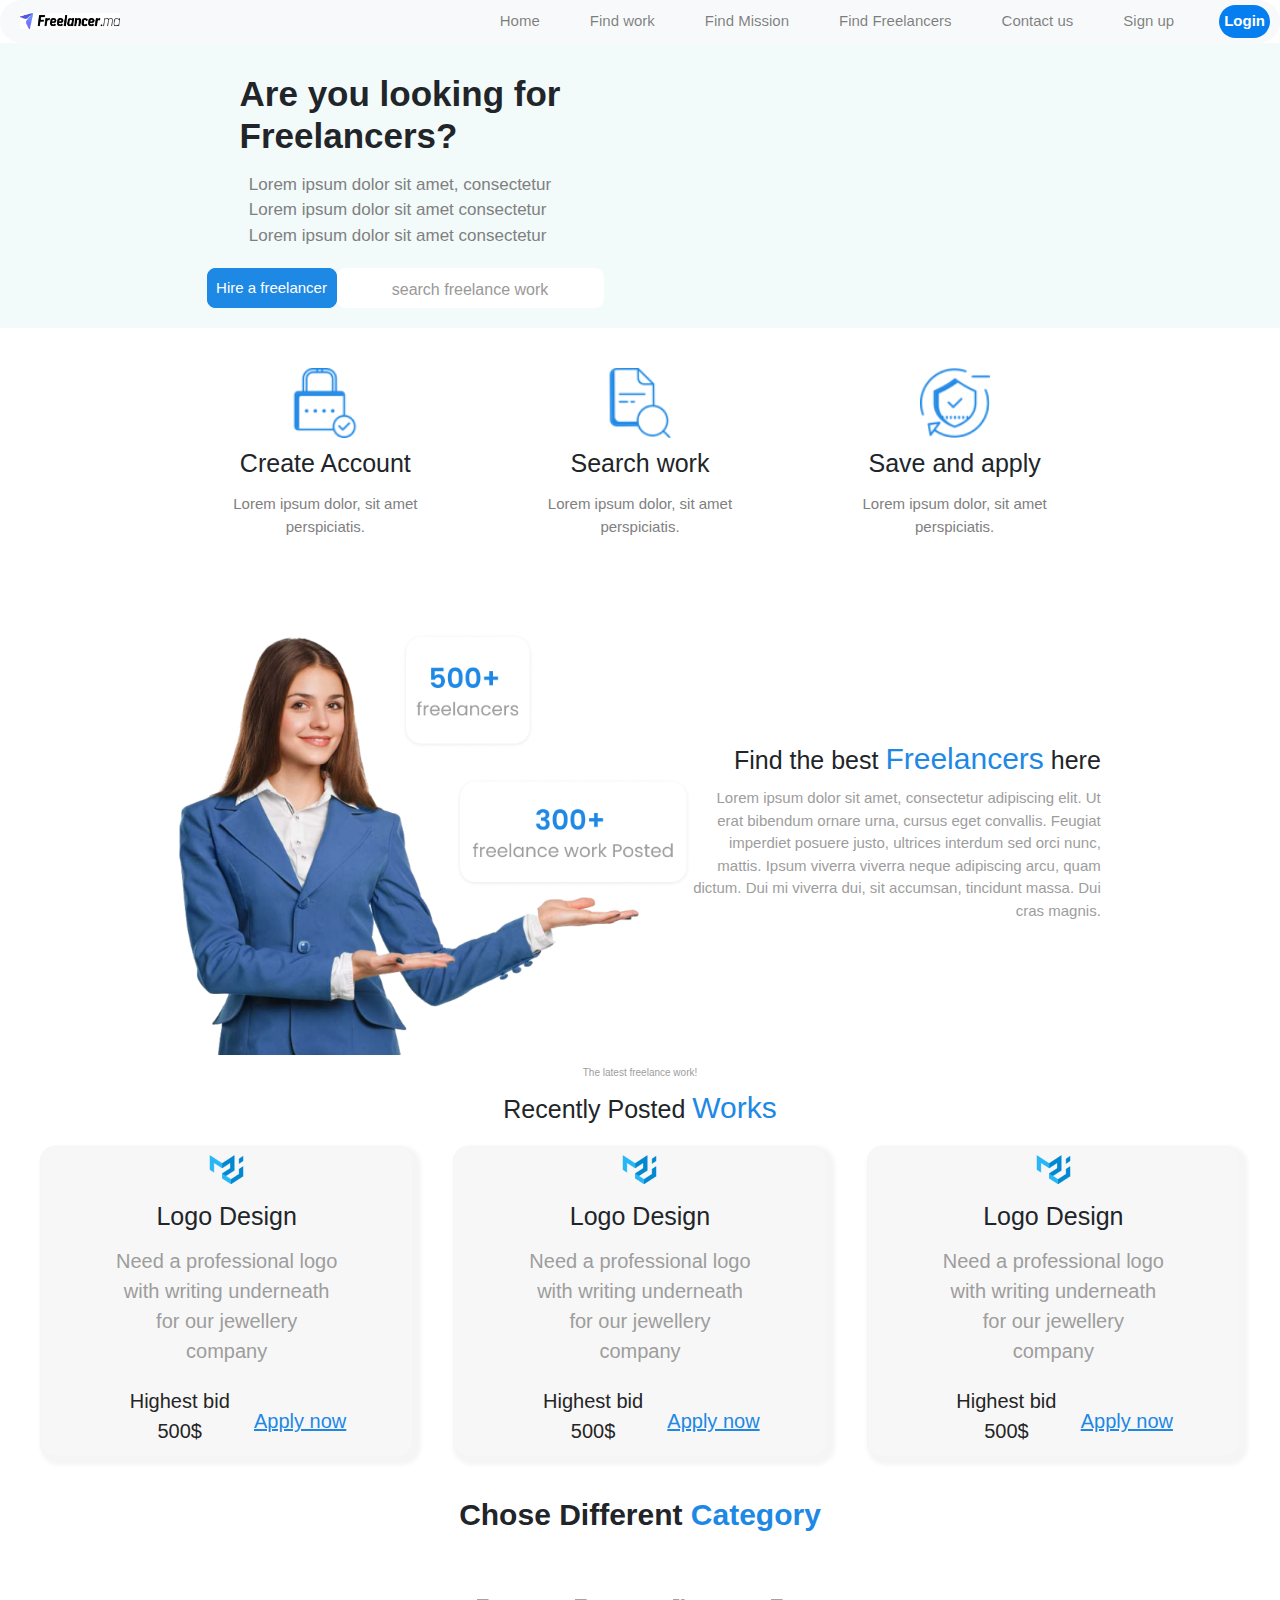
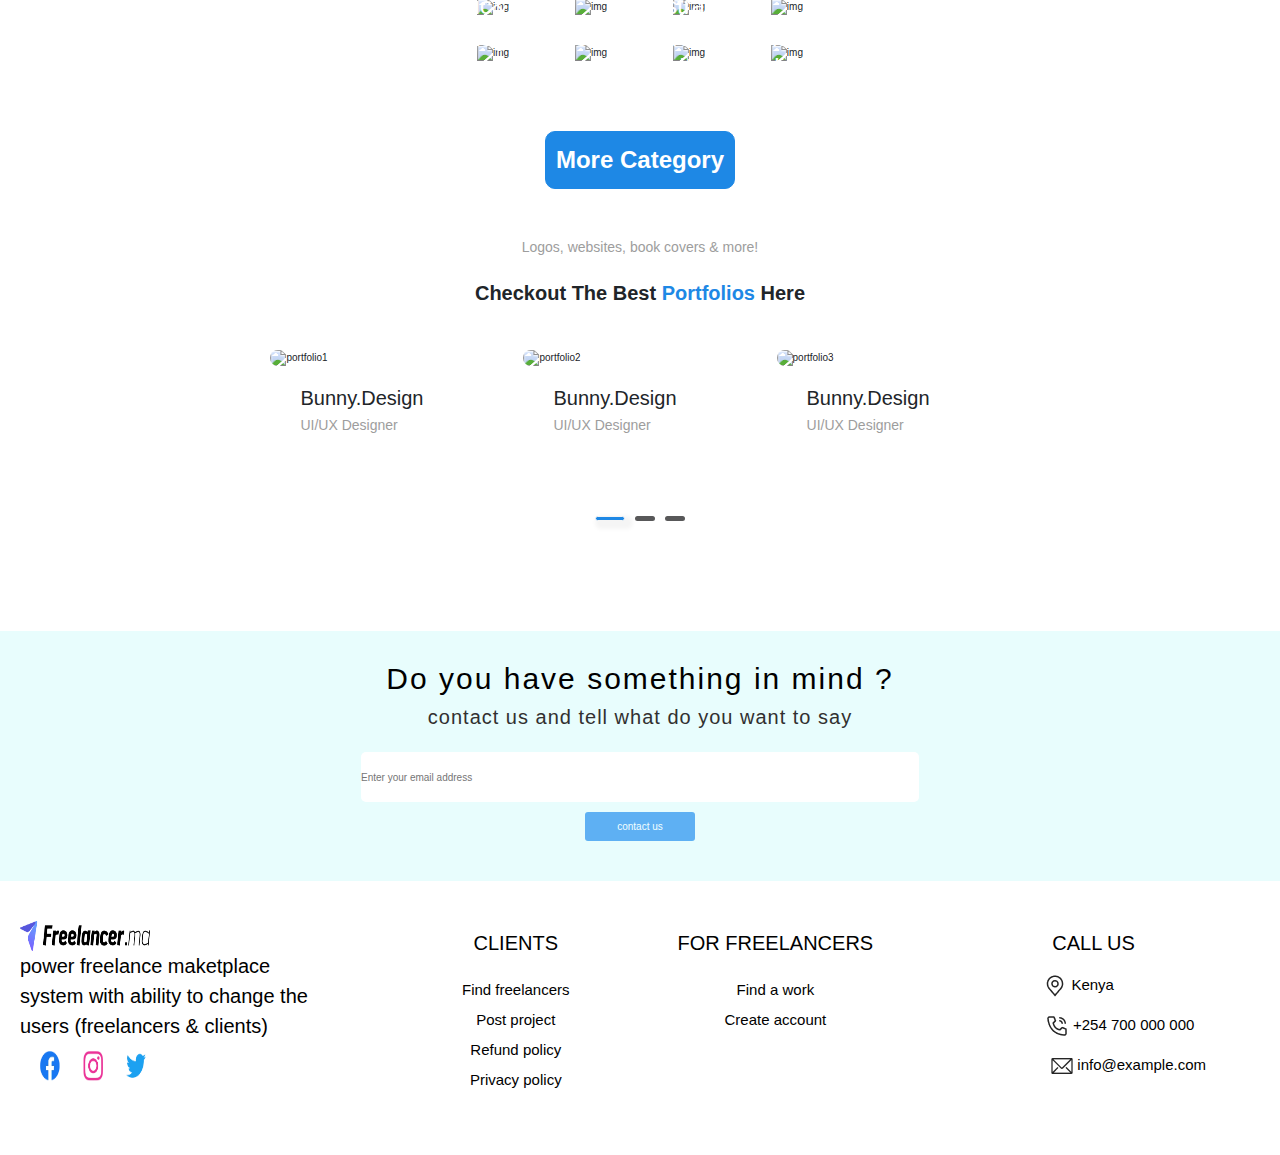
==== html/index.html @ 83690267 "adding find a mission to all the navbars of the pages" ====
<!DOCTYPE html>
<html lang="en">
  <head>
    <meta charset="UTF-8" />
    <meta name="viewport" content="width=device-width, initial-scale=1.0" />
    <link rel="stylesheet" href="../css/style.css" />
    <link
      rel="stylesheet"
      href="https://cdnjs.cloudflare.com/ajax/libs/font-awesome/6.6.0/css/all.min.css"
      integrity="sha512-Kc323vGBEqzTmouAECnVceyQqyqdsSiqLQISBL29aUW4U/M7pSPA/gEUZQqv1cwx4OnYxTxve5UMg5GT6L4JJg=="
      crossorigin="anonymous"
      referrerpolicy="no-referrer"
    />
    <link
      href="https://stackpath.bootstrapcdn.com/bootstrap/4.5.2/css/bootstrap.min.css"
      rel="stylesheet"
    />
    <title>Document</title>
  </head>
  <body>
    <!-- nav -->
    <nav class="navbar navbar-expand-lg navbar-light bg-light">
      <a class="navbar-brand" href="#">
        <div class="display-flex">
          <img class="size-logo" src="../images/freelancersLogo.webp" alt="" />
        </div>
      </a>

      <!-- Hamburger button, visible on small screens -->
      <button
        class="navbar-toggler"
        type="button"
        data-toggle="collapse"
        data-target="#navbarNav"
        aria-controls="navbarNav"
        aria-expanded="false"
        aria-label="Toggle navigation"
      >
        <span class="navbar-toggler-icon"></span>
      </button>

      <!-- Collapsible navbar menu -->
      <div class="collapse navbar-collapse" id="navbarNav">
        <ul class="navbar-nav ml-auto">
          <li class="nav-item">
            <a class="nav-link" href="index.html">Home</a>
          </li>
          <li class="nav-item">
            <a class="nav-link" href="Find_job.html">Find work</a>
          </li>
          <li class="nav-item">
            <a class="nav-link" href="Find_mission.html">Find Mission</a>
          </li>
          <li class="nav-item">
            <a class="nav-link" href="Find_freelancer.html">Find Freelancers</a>
          </li>
          <li class="nav-item">
            <a class="nav-link" href="contact.html">Contact us</a>
          </li>
          <li class="nav-item">
            <a class="nav-link" href="signUp.html">Sign up</a>
          </li>
          <li class="nav-item">
            <a class="color-login" href="login.html">Login</a>
          </li>
        </ul>
      </div>
    </nav>
    <!-- end nav -->

    <!-- section 1 -->
    <section class="section1">
      <div>
        <h1>
          Are you looking for
          <br />
          Freelancers?
        </h1>
        <p>
          Lorem ipsum dolor sit amet, consectetur
          <br />
          Lorem ipsum dolor sit amet consectetur
          <br />
          Lorem ipsum dolor sit amet consectetur
        </p>
        <div>
          <table>
            <tr>
              <td>
                <button>
                  <a class="text-button" href="">Hire a freelancer</a>
                </button>
              </td>
              <td>
                <input placeholder="search freelance work" type="text" />
              </td>
            </tr>
          </table>
        </div>
      </div>
      <div>
        <img src="../images/Working remotely.png" alt="" />
      </div>
    </section>
    <!-- end section 1 -->

    <!-- section 2 -->
    <section class="section2">
      <div class="space">
        <img src="../images/pic3.webp" alt="" />
        <h3>Create Account</h3>
        <p>
          Lorem ipsum dolor, sit amet
          <br />
          perspiciatis.
        </p>
      </div>
      <div class="space">
        <img src="../images/pic2.webp" alt="" />
        <h3>Search work</h3>
        <p>
          Lorem ipsum dolor, sit amet
          <br />
          perspiciatis.
        </p>
      </div>
      <div class="space">
        <img src="../images/pic1.webp" alt="" />
        <h3>Save and apply</h3>
        <p>
          Lorem ipsum dolor, sit amet
          <br />
          perspiciatis.
        </p>
      </div>
    </section>
    <!-- end section 2 -->

    <!-- section de Salma index -->
    <!-- first section -->
    <section class="section11">
      <div class="class-section1">
        <h1>Find the best <span> Freelancers</span> here</h1>
        <p>
          Lorem ipsum dolor sit amet, consectetur adipiscing elit. Ut erat
          bibendum ornare urna, cursus eget convallis. Feugiat imperdiet posuere
          justo, ultrices interdum sed orci nunc, mattis. Ipsum viverra viverra
          neque adipiscing arcu, quam dictum. Dui mi viverra dui, sit accumsan,
          tincidunt massa. Dui cras magnis.
        </p>
      </div>
      <div class="image11">
        <img src="../images/image2.png" alt="image1" class="image1" />
      </div>
    </section>

    <div class="div-titre">
      <p>The latest freelance work!</p>
      <h1>Recently Posted <span>Works</span></h1>
    </div>
    <br />
    <section class="section22">
      <div class="div1">
        <img src="../images/logo1.png" alt="logo1" />
        <h3>Logo Design</h3>
        <p>
          Need a professional logo with writing underneath for our jewellery
          company
        </p>
        <div class="div2">
          <p>Highest bid 500$</p>
          <u>Apply now </u>
        </div>
      </div>
      <div class="div1">
        <img src="../images/logo1.png" alt="logo1" />
        <h3>Logo Design</h3>
        <p>
          Need a professional logo with writing underneath for our jewellery
          company
        </p>
        <div class="div2">
          <p>Highest bid 500$</p>
          <u>Apply now </u>
        </div>
      </div>
      <div class="div1">
        <img src="../images/logo1.png" alt="logo1" />
        <h3>Logo Design</h3>
        <p>
          Need a professional logo with writing underneath for our jewellery
          company
        </p>
        <div class="div2">
          <p>Highest bid 500$</p>
          <u>Apply now </u>
        </div>
      </div>
    </section>
    <!-- end section salma -->

    <!-- start section category -->
    <section class="category">
      <div class="content">
        <div class="title">
          <h2>chose different <span>category</span></h2>
        </div>
        <div class="images">
          <div class="skils">
            <img src="../images/img1.png" alt="img" />
            <h3>Graghic&design</h3>
          </div>
          <div class="skils">
            <img src="../images/img2.png" alt="img" />
            <h3>Cartoon Animation</h3>
          </div>
          <div class="skils">
            <img src="../images/img3.png" alt="img" />
            <h3>Illustration</h3>
          </div>
          <div class="skils">
            <img src="../images/img4.png" alt="img" />
            <h3>Flyers & Vouchers</h3>
          </div>
          <div class="skils">
            <img src="../images/img5.png" alt="img" />
            <h3>Logo Design</h3>
          </div>
          <div class="skils">
            <img src="../images/img6.png" alt="img" />
            <h3>Social graphics</h3>
          </div>
          <div class="skils">
            <img src="../images/img7.png" alt="img" />
            <h3>Article writing</h3>
          </div>
          <div class="skils">
            <img src="../images/img8.png" alt="img" />
            <h3>Video Editing</h3>
          </div>
        </div>
        <div class="button">
          <a href="#">More Category</a>
        </div>
      </div>
    </section>
    <!-- end section category -->

    <!-- start section Portfolio -->
    <section class="portfolio">
      <div class="content">
        <div class="heading">
          <div class="first-title">
            <h3>Logos, websites, book covers & more!</h3>
          </div>
          <div class="second-title">
            <h4>Checkout The Best<span> Portfolios</span> Here</h4>
          </div>
        </div>
        <div class="images">
          <div class="tikets">
            <div class="image1">
              <img src="../images/portfolio1.png" alt="portfolio1" />
            </div>
            <div class="bottom-contenu">
              <div class="decription">
                <h5>Bunny.design</h5>
                <p>UI/UX Designer</p>
              </div>
              <div class="flesh">
                <i class="fas fa-arrow-right"></i>
              </div>
            </div>
          </div>

          <div class="tikets">
            <div class="image1">
              <img src="../images/portfolio2.jpg" alt="portfolio2" />
            </div>
            <div class="bottom-contenu">
              <div class="decription">
                <h5>Bunny.design</h5>
                <p>UI/UX Designer</p>
              </div>
              <div class="flesh">
                <i class="fas fa-arrow-right"></i>
              </div>
            </div>
          </div>

          <div class="tikets">
            <div class="image1">
              <img src="../images/portfolio3.png" alt="portfolio3" />
            </div>
            <div class="bottom-contenu">
              <div class="decription">
                <h5>Bunny.design</h5>
                <p>UI/UX Designer</p>
              </div>
              <div class="flesh">
                <i class="fas fa-arrow-right"></i>
              </div>
            </div>
          </div>
        </div>
        <div class="sous-section">
          <div class="div1"></div>
          <div class="div2"></div>
          <div class="div3"></div>
        </div>
      </div>
    </section>
    <!-- end section Portfolio -->
    <!--last section starts-->
    <section class="last-section">
      <div class="last-section-holder">
        <h1>Do you have something in mind ?</h1>
        <p>contact us and tell what do you want to say</p>
        <input type="email" id="email" placeholder="Enter your email address" />
        <br />
        <button aria-label="button" onclick="location.href='contact-us.html';">
          contact us
        </button>
      </div>
    </section>
    <!--last section ends-->
    <!-- footer starts -->
    <footer>
      <div class="footer-holder">
        <div class="logo-side">
          <div class="footer-logo-side">
            <img src="../images/logo-image.png" alt="logo-image" />
          </div>
          <div class="footer-logo-content">
            <p>
              power freelance maketplace system with ability to change the users
              (freelancers & clients)
            </p>
          </div>
          <div class="social-media-icons">
            <img src="../images/facebook.webp" alt="facebook-icon" />
            <img src="../images/instagram.webp" alt="facebook-icon" />
            <img src="../images/twitter.webp" alt="facebook-icon" />
          </div>
        </div>
        <div class="for-clients-side">
          <h4>clients</h4>
          <ul>
            <li><a href="#" id="find"> Find freelancers </a></li>
            <li><a href="#" id="post"> Post project</a></li>
            <li><a href="#" id="refund"> Refund policy</a></li>
            <li><a href="#" id="privacy"> Privacy policy</a></li>
          </ul>
        </div>
        <div class="for-freelancers">
          <h3>for freelancers</h3>
          <ul>
            <li><a href="#" id="work"> Find a work</a></li>
            <li><a href="#" id="account"> Create account</a></li>
          </ul>
        </div>
        <div class="call-us-side">
          <h4>Call Us</h4>
          <div class="location">
            <img src="../images/carbon_location.png" alt="Location" />
            <span>Kenya</span>
          </div>
          <div class="phone">
            <img src="../images/carbon_phone-voice.png" alt="Call" />
            <span>+254 700 000 000</span>
          </div>
          <div class="email">
            <img src="../images/Vector.png" alt="Email" />
            <span>info@example.com</span>
          </div>
        </div>
      </div>
    </footer>
    <!--footer ends -->

    <script src="https://code.jquery.com/jquery-3.5.1.slim.min.js"></script>
    <script src="https://cdn.jsdelivr.net/npm/@popperjs/core@2.9.3/dist/umd/popper.min.js"></script>
    <script src="https://stackpath.bootstrapcdn.com/bootstrap/4.5.2/js/bootstrap.min.js"></script>
  </body>
</html>
---- css/style.css ----
html {
    font-size: 10px; 
}

* {
    margin: 0;
    padding: 0;
    box-sizing: border-box; 
}

body {
    font-family: Arial, sans-serif; 
}
header{
    background-color: rgba(242, 250, 250, 1);
    padding: 1rem;
}
/* nav */
nav {
    display: flex;
    align-items: center;
    justify-content: space-between;
    background-color: white;
    border-radius: 10rem;
}
nav a{
    list-style-type: none;
    text-decoration: none;
    margin: 0;
    padding: 0;
    display: flex;
    font-size: 1.5rem;
    color: black;
    padding: 10px;
}
ul {
    list-style-type: none;
    display: flex;
    gap: 4rem;
}
.size-logo{
    width: 10rem; 
    height: auto;
    
}
nav p{
    display: flex;
    padding: 10px;
}
nav p span{
    font-weight: bold;
    font-family: 'Franklin Gothic Medium', 'Arial Narrow', Arial, sans-serif;
}
.color-login{
    background-color: rgb(5, 126, 240);
    color: white;
    padding: 5px;
    border-radius: 3rem;
    font-weight: bold;
}
.display-flex{
    display: flex;
}
/* end nav */

/* section 1 mobile */
.section1{
    display: flex;
    justify-content: center;  
    background-color: rgba(242, 250, 250, 1);
}
.section1 img{
    width: 16rem;
}
.section1 div{
  display: flex;
  flex-direction: column;
  justify-content: center;
  align-items: center;
  gap: 1rem;
}
.section1 div div{
    display: flex;
}
.section1 h1{
    font-size: 1.5rem;
    display: flex;
    font-weight: bold;
    justify-content: center;
    align-items: center;
    padding-top: 3rem;
    
}
.section1 p{
    font-size: 8px;
    color: gray;
   

}
.section1 button{
   background-color: rgba(30, 136, 229, 1);
   border: 1px solid rgba(30, 136, 229, 1) ;
   border-radius: 8px;
   color: white;
   padding: 3px;
   width: 8rem;
   
 
}
.section1 input{
    border: 1px solid white ;
    font-size: 1rem;
    border-radius: 8px;
    height: 2.5rem;
}
.section1 input::placeholder {
    font-size: 1rem; 
    color: #999;  
    text-align: center;    
}
.section1 table{
    display: flex;
    align-items: center;
    padding-left: 1rem;
    padding-bottom: 2rem;
}
.text-button{
    font-size: 8px;
    color: white;
    list-style-type: none;
}
/* end section 1 mobile */

/* section 2 mobile */
.section2{
    width: 80%;
    margin: 0 auto;
    display: block;
    justify-content: center; 
    align-items: center;
    background-color: white; 
    border-radius: 1.5rem;
    padding: 4rem;
}
.section2:hover {
    border-color: #d0e7ff; 
    box-shadow: 0 2rem 2rem rgba(0, 0, 0, 0.1); 
    
}
.section2 img{
    width: 5rem;
    margin: 0 auto;  
}
.section2 div{
    display: flex;
    flex-direction: column;
    align-items: center;
    justify-content: center;
    gap: 5px;
}
.section2 h3{
    font-size: 1.5rem;
    text-align: center;
}
.section2 p{
    font-size: 1rem;
    color: gray;
    text-align: center; 
}
.space{
    margin-bottom: 2rem;
}

/* end section 2 mobile */


/* css for tabllete */
@media screen and (min-width: 768px) and (max-width: 1023px){ 
    /* section 1  */
    .section1{
        display: flex;
        justify-content: center;  
        background-color: rgba(242, 250, 250, 1);
    }
    .section1 img{
        width: 30rem;
    }
    .section1 div{
    display: flex;
    flex-direction: column;
    justify-content: center;
    align-items: center;
    gap: 1rem;
    }
    .section1 div div{
        display: flex;
    }
    .section1 h1{
        font-size: 2.7rem;
        display: flex;
        font-weight: bold;
        justify-content: center;
        align-items: center;
        padding-top: 3rem;
        
    }
    .section1 p{
        font-size: 1.3rem;
        color: gray;
    

    }
    .section1 button{
    background-color: rgba(30, 136, 229, 1);
    border: 1px solid rgba(30, 136, 229, 1) ;
    border-radius: 8px;
    color: white;
    padding: 3px;
    width: 10rem;
    height: 3rem;
    
    
    }
    .section1 input{
        border: 1px solid white ;
        font-size: 1rem;
        border-radius: 8px;
        height: 3rem;
    }
    .section1 input::placeholder {
        font-size: 1rem; 
        color: #999;
        text-align: center;     
    }
    .section1 table{
        display: flex;
        align-items: center;
        padding-left: 1rem;
        padding-bottom: 2rem;
    }
    .text-button{
        font-size: 1rem;
        color: white;
        list-style-type: none;
    }
    /* end section 1 */

    /* section 2*/
    .section2{
        width: 80%;
        margin: 0 auto;
        display: flex;
        justify-content: center; 
        align-items: center;
        background-color: white; 
        border-radius: 1.5rem;
        padding: 4rem;
        gap: 3rem;
    }
    .section2:hover {
        border-color: #d0e7ff; 
        box-shadow: 0 2rem 2rem rgba(0, 0, 0, 0.1); 
        
    }
    .section2 img{
        width: 7rem;
        margin: 0 auto;  
    }
    .section2 div{
        display: flex;
        flex-direction: column;
        align-items: center;
        justify-content: center;
        gap: 5px;
    }
    .section2 h3{
        font-size: 2rem;
        text-align: center;
    }
    .section2 p{
        font-size: 1.2rem;
        color: gray;
        text-align: center; 
    }
    .space{
        margin-bottom: 2rem;
    }

    /* end section 2*/
    
}
/* end for tabllete */



/* css for petit disktop */
@media screen and (min-width: 1024px) and (max-width: 1279px){ 
    /* section 1  */
    .section1{
        display: flex;
        justify-content: center;  
        background-color: rgba(242, 250, 250, 1);
    }
    .section1 img{
        width: 40rem;
    }
    .section1 div{
    display: flex;
    flex-direction: column;
    justify-content: center;
    align-items: center;
    gap: 1rem;
    }
    .section1 div div{
        display: flex;
    }
    .section1 h1{
        font-size: 3.2rem;
        display: flex;
        font-weight: bold;
        justify-content: center;
        align-items: center;
        padding-top: 3rem;
        
    }
    .section1 p{
        font-size: 1.6rem;
        color: gray;
    

    }
    .section1 button{
    background-color: rgba(30, 136, 229, 1);
    border: 1px solid rgba(30, 136, 229, 1) ;
    border-radius: 8px;
    color: white;
    padding: 3px;
    width: 13rem;
    height: 4rem;
    }

    .section1 input{
        border: 1px solid white ;
        font-size: 2rem;
        border-radius: 8px;
        height: 4rem;
    }
    .section1 input::placeholder {
        font-size: 1.6rem; 
        color: #999;
        text-align: center; 
      ;    
    }
    .section1 table{
        display: flex;
        align-items: center;
        padding-left: 1rem;
        padding-bottom: 2rem;
    }
    .text-button{
        font-size: 1rem;
        color: white;
        list-style-type: none;
    }
    /* end section 1 */
    /* section 2*/
    .section2{
        width: 80%;
        margin: 0 auto;
        display: flex;
        justify-content: center; 
        align-items: center;
        background-color: white; 
        border-radius: 1.5rem;
        padding: 4rem;
        gap: 8rem;
    }
    .section2:hover {
        border-color: #d0e7ff; 
        box-shadow: 0 2rem 2rem rgba(0, 0, 0, 0.1); 
        
    }
    .section2 img{
        width: 8rem;
        margin: 0 auto;  
    }
    .section2 div{
        display: flex;
        flex-direction: column;
        align-items: center;
        justify-content: center;
        gap: 5px;
    }
    .section2 h3{
        font-size: 2.5rem;
        text-align: center;
    }
    .section2 p{
        font-size: 1.5rem;
        color: gray;
        text-align: center; 
    }
    .space{
        margin-bottom: 2rem;
    }
    /* end section 2*/
    
}
/* end for petit disktop */


/* css for grand disktop */
@media screen and (min-width: 1280px){ 
    /* section 1  */
    .section1{
        display: flex;
        justify-content: center;  
        background-color: rgba(242, 250, 250, 1);
        gap: 3rem;
    }
    .section1 img{
        width: 45rem;
    }
    .section1 div{
    display: flex;
    flex-direction: column;
    justify-content: center;
    align-items: center;
    gap: 1rem;
    }
    .section1 div div{
        display: flex;
    }
    .section1 h1{
        font-size: 3.5rem;
        display: flex;
        font-weight: bold;
        justify-content: center;
        align-items: center;
        padding-top: 3rem;
        
    }
    .section1 p{
        font-size: 1.7rem;
        color: gray;
    

    }
    .section1 button{
    background-color: rgba(30, 136, 229, 1);
    border: 1px solid rgba(30, 136, 229, 1) ;
    border-radius: 8px;
    color: white;
    padding: 3px;
    width: 13rem;
    height: 4rem;
    }

    .section1 input{
        border: 1px solid white ;
        font-size: 2rem;
        border-radius: 8px;
        height: 4rem;
    }
    .section1 input::placeholder {
        font-size: 1.6rem; 
        color: #999;
        text-align: center; 
      ;    
    }
    .section1 table{
        display: flex;
        align-items: center;
        padding-left: 1rem;
        padding-bottom: 2rem;
    }
    .text-button{
        font-size: 1.5rem;
        color: white;
        list-style-type: none;
    }
    /* end section 1 */

    /* section2  */

    .section2{
        width: 80%;
        margin: 0 auto;
        display: flex;
        justify-content: space-around; 
        background-color: white; 
        border-radius: 1.5rem;
        padding: 4rem;
        
    }
    .section2:hover {
        border-color: #d0e7ff; 
        box-shadow: 0 2rem 2rem rgba(0, 0, 0, 0.1); 
        
    }
    .section2 img{
        width: 7rem;
        margin: 0 auto;  
    }
    .section2 div{
        display: flex;
        flex-direction: column;
        justify-content: center;
        gap: 1rem;
    }
    .section2 p{
        text-align: center;
        font-size: 1.5rem;
        color: gray;
    }
    .section2 h3{
        text-align: center;
        font-size: 2.5rem;
    }
    /* end section 2 */
    

    
}
/* end for grand disktop */
.section11 {
    display: flex;
    flex-direction: column;
    align-items: center;
    justify-content: center;
    width: 80%;
    margin: 0 auto;
}
.image1{
    width: 202px;

}
.class-section1 {
    display: flex;
    flex-direction: column;
    text-align: right;
    margin-top: 10px;
    width: 50%;
    gap: 5px;
    
}
.class-section1 p{
    font-size: 10px;
}


h1 span{
    color: #1E88E5;
}
p{
    color: #9D9D9D;
}
.div-titre{
    display: flex;
    flex-direction: column;
    justify-content: center;
    align-items: center;
    margin-top: 10px;
}
.div-titre p{
    font-size: 10px;
}
.section22{
    display: flex;
    flex-direction: column;
    justify-content: center;
    align-items: center;
    gap: 15px;
}
.div1{
    display: flex;
    flex-direction: column;
    justify-content: center;
    align-items: center;
    gap: 10px;
    border-radius: 15px;
    width: 60%;
    border: 1px solid whitesmoke;
    box-shadow: 4px 4px 4px 4px whitesmoke;
    background-color: #f7f7f7;
}
.div1 p{
    width: 60%;
    text-align: center;
}
.div2{
    display: flex;
    flex-direction: row;
    align-items: center;
    justify-content: space-evenly;
}
.div2 p{
    color: #252525;
}
.div2 u{
    color: #1E88E5;
}
.image11{
    width: 50%;
}

/* section salma de tablette */

@media only screen and (min-width: 768px) and (max-width: 1023px){
    body{
        width: 100vw;
        margin: 0;
        padding: 0;
    }
    h1{
        font-size: 10px;
    }
    h1 span{
        font-size: 24px;
    }
    body p{
        font-size: 20px;
    }
    .class-section1 p{
        font-size: 15px;
    }
    .image11{
        width: 50%;
    }
    .image1{
        width: 100%;
    }
    
    .section11{
        display: flex;
        flex-direction: row-reverse;
        justify-content: center;
        align-items: center
    }
    .class-section1{
        width: 40%;
        display: flex;
    }
    .section22{
        display: flex;
        flex-direction: column;
        justify-content: center;
        align-items: center;
        gap: 15px;  
    }
    .div1{
        width: 40%;
    }
    .div1 h3{
        font-size: 25px;
    }
    /*.div1 img{

    }*/
}

/* end section salma de tablette */

/* section salma de desktop */

@media only screen and (min-width: 1024px) and (max-width: 1279px){
    body{
        width: 100vw;
        margin: 0;
        padding: 0;
    }
    h1{
        font-size: 30px;
    }
    h1 span{
        font-size: 30px;
    }
    body p{
        font-size: 20px;
    }
    .class-section1 p{
        font-size: 15px;
    }
    .image11{
        width: 50%;
    }
    .image1{
        width: 100%;
    }
    
    .section11{
        display: flex;
        flex-direction: row-reverse;
        justify-content: center;
        align-items: center
    }
    .class-section1{
        width: 40%;
        display: flex;
    }
    .section22 {
        display: flex;
        flex-direction: row;
        justify-content: center;
        align-items: center;
        gap: 15px;
    }
    .div1{
        width: 40%;
    }
    .div1 u{
        font-size: 20px;
    }
    .div1 h3{
        font-size: 25px;
    }
    /*.div1 img{

    }*/
}

/* end section salma de desktop */

/* section salma de desktop */

@media only screen and (min-width: 1280px) {
    body{
        width: 100%;
        margin: 0;
        padding: 0;
    }
    h1{
        font-size: 30px;
    }
    h1 span{
        font-size: 30px;
    }
    body p{
        font-size: 20px;
    }
    .class-section1 p{
        font-size: 15px;
    }
    .image11{
        width: 50%;
    }
    .image1{
        width: 100%;
    }
    
    .section11{
        display: flex;
        flex-direction: row-reverse;
        justify-content: center;
        align-items: center
    }
    .class-section1{
        width: 40%;
        display: flex;
    }
    .section22 {
        margin: 0 40px;
        display: flex;
        flex-direction: row;
        justify-content: center;
        align-items: center;
        gap: 40px;
    }
    .div1{
        width: 40%;
    }
    .div1 u{
        font-size: 20px;
    }
    .div1 h3{
        font-size: 25px;
    }
    /*.div1 img{

    }*/
}

/* end section salma de desktop */


/* **********************************
******** end section category  ******
********    home page        ********
*********************************** */
:root{
    --blue_color:#1E88E5;
    --white_color:#fff;
    --bg_color:rgb(4, 27, 231);
    --grey_color:#9D9D9D;
    --border_color:rgba(151, 151, 151, 0.486);
}

.category{
    max-width:100%;
    display: flex;
    flex-wrap: wrap;
    text-align: center;
    justify-content: center;
    padding: 2rem 0;
}

.category .content{
    display: flex;
    flex-direction: column;
    flex-wrap: wrap;
    gap: 4rem;
}

.category .content .title{
    text-align: center;
    padding: 2rem 0;
}

.category .content .title h2{
    font-size: 2rem;
    text-transform: capitalize;
    font-weight: bold;
}

.category .content .title h2 span{
    color: var(--blue_color);
}

.category .content .button{
    padding:0 0 2rem 0;
}

.category .content .button a{
    padding: 1rem;
    text-decoration: none;
    font-size: 1.5rem;
    font-weight: bold;
    background-color: var(--blue_color);
    color: var(--white_color);
    border-radius: 1rem;
    border: 1px solid var(--blue_color);
    transition: .2s ease;
}

.category .content .button a:hover{
    background-color: var(--bg_color);
    border: 1px solid var(--grey_color);
    cursor: pointer;
}

.category .content .images{
    display: flex;
    flex-wrap: wrap;
    justify-content: space-evenly;
    align-content: center;
    gap: 3rem; 
}

.category .content .images .skils{
    position: relative;
}

.category .content .images .skils h3{
    position: absolute;
    top: 50%;
    left: 50%;
    transform: translate(-50% , -50%);
    font-size: 1.4rem;
    color: var(--white_color);
}

@media (min-width:1280px) {
    
    .category .content .title h2{
        font-size: 3rem;
        text-transform: capitalize;
        font-weight: bold;
    }
    .category .content .images .skils h3{
        font-size: 2.4rem;
    }
    .category .content .button{
        display: flex;
        justify-content: center;
        padding: 3rem 0;
    }
    
    .category .content .button a{
        font-size: 2.4rem;
    }
    
    .category .content .button a:hover{
        border: solid 1px var(--border_color);
        background-color: var(--bg_color);
        cursor: pointer;
    }

    .category .content .images{
        display: grid;
        grid-template-columns: repeat(4,1fr);
    }
}

@media ( min-width:1024px) and (max-width:1279px ){
    .category .content .images .skils h3{
        font-size: 2rem;
    }
    .category .content .title h2{
        font-size: 2.4rem;
        text-transform: capitalize;
        font-weight: bold;
    }
    .category .content .button a{
        font-size: 2.2rem;
    }
}

/* *********************************
******** end section category ******
********     home page       *******
********************************** */

/* *********************************
***** start section portfolios *****
********     home page       *******
********************************** */

.portfolio{
    max-width:100%;
    height: auto;
    display: flex;
    justify-content: center;
    align-items: center;
    flex-wrap: wrap;
}

.portfolio .content{
    display: flex;
    flex-direction: column;
    align-items: center;
    justify-content: center;
    gap: 4rem;
}

.portfolio .content .images{
    display: flex;
    flex-wrap: wrap;
    align-items: center;
    justify-content: center;
    gap: 2rem;
}

.portfolio .content .heading{
    display: flex;
    flex-direction: column;
    gap: 2rem;
    align-items: center;
}

.portfolio .content .heading h3{
    font-size: 1.4rem;
    font-weight: 500;
    color: var(--grey_color);
}

.portfolio .content .heading h4{
    font-size: 2rem;
    font-weight: bold;
}

.portfolio .content .heading h4 span{
    color: var(--blue_color);
}

.portfolio .content .images .tikets{
    display: flex;
    flex-wrap: wrap;
    flex-direction: column;
    justify-content: center;
    align-self: center;
    gap: 2rem;
}

.portfolio .content .images .tikets img{
    width: 24rem;
    height: 16rem;
    border-radius: 1rem;
}

.portfolio .content .images .tikets .bottom-contenu{
    display: flex;
    justify-content: space-between;
    align-items: center;
    padding: 0rem 4rem 3rem 3rem;
    gap: 4rem;
}
.tikets .bottom-contenu h5{
    font-size: 2rem;
    text-transform: capitalize;
}

.tikets .bottom-contenu p{
    font-size: 1.4rem;
    color: var(--grey_color);
}

.tikets .bottom-contenu i{
    font-size: 2rem;
    color: var(--blue_color);
}

.tikets .bottom-contenu i:hover{
    color: var(--bg_color);
    cursor: pointer;
}

.portfolio .sous-section{
    display: flex;
    gap: 1rem;
    justify-content: center;
}

.portfolio .sous-section .div2, .div3{
    width: 2rem;
    height: .5rem;
    border-radius: 3rem;
    background: #585859;
}

.portfolio .sous-section .div1{
    border-radius: 3rem;
    width: 3rem;
    height: .5rem;
    background: var(--blue_color);
}

@media (min-width:1289px) {
    .portfolio{
        width: 100%;
        height: auto;
        padding: 0 2rem;
    }
    .portfolio .content{
        display: flex;
        flex-wrap: wrap;
        flex-direction: column;
        justify-content: center;
        align-items: center;
        gap: 3rem;
    }
    
    .portfolio .content .heading{
        display: flex;
        flex-direction: column;
        gap: 2rem;
        align-items: center;
    }
    
    .portfolio .content .heading h3{
        font-size: 2.4rem;
        font-weight: 500;
        color: var(--grey_color);
    }
    
    .portfolio .content .heading h4{
        font-size: 3rem;
        font-weight: bold;
    }
    
    .portfolio .content .heading h4 span{
        color: var(--blue_color);
    }
    
    .portfolio .content .images{
        width: 100%;
        display: flex;
        justify-content: space-around;
    }
     
    .portfolio .content .images .tikets{
        display: flex;
        flex-direction: column;
        gap: 2rem;
        box-shadow: 2px 4px 8px var(--grey_color);
        border-radius: 1rem;
    }
    .portfolio .content .images .tikets img{
        width: 38.3rem;
        height: 32.3rem;
        border-radius: 1rem;
    }
    
    .portfolio .content .images .tikets .bottom-contenu{
        display: flex;
        justify-content: space-between;
        align-items: center;
        padding: 0rem 4rem 3rem 3rem;
    }
    .tikets .bottom-contenu h5{
        font-size: 3rem;
        text-transform: capitalize;
    }
    
    .tikets .bottom-contenu p{
        font-size: 2.4rem;
        color: var(--grey_color);
    }
    
    .tikets .bottom-contenu i{
        font-size: 3rem;
        color: var(--blue_color);
    }
    
    .tikets .bottom-contenu i:hover{
        color: var(--bg_color);
        cursor: pointer;
    }
    
    .portfolio .sous-section{
        display: flex;
        gap: 1rem;
    }
    
    .portfolio .sous-section .div2, .div3{
        width: 3rem;
        min-height: 1rem;
        border-radius: 3rem;
        background: #585859;
    }
    
    .portfolio .sous-section .div1{
        border-radius: 3rem;
        width: 6rem;
        height: 1rem;
        background: var(--blue_color);
    }
}

/* *********************************
****** end section portfolios ******
********     home page       *******
********************************* */

/*last-section-styling*/
.last-section-holder {
    text-align: center;
    background-color: rgba(232, 253, 253, 0.999);
    height: 25rem;
    position: relative;
    top: 11rem;
    padding: 2rem; 
  }
  
  .last-section-holder h3,
  .last-section-holder p,
  .last-section-holder input,
  .last-section-holder button {
    font-family: sans-serif;
  }
  
  .last-section-holder h1 {
    padding-top: 1rem; 
    font-family: sans-serif;
    color: black;
    font-size: 3rem;
    letter-spacing: 0.2rem;
  }
  
  .last-section-holder p {
    letter-spacing: 0.1rem;
    font-family: sans-serif;
    color: rgb(49, 48, 48);
  }
  
  .last-section-holder input {
    margin-top: 1rem; 
    border-radius: 0.5rem;
    height: 5rem;
    width: 45%; 
    border: none;
  }
  
  .last-section-holder button {
    margin-top: 1rem; 
    width: 11rem;
    height: 2.9rem;
    border-radius: 0.3rem;
    background-color: rgb(94, 176, 243);
    font-family: sans-serif;
    font-size: 1rem;
    color: azure;
    border: none;
  }
  
  /* Responsive styles of lest section */
  
  @media only screen and (max-width: 768px) {
    .last-section-holder {
      padding: 1rem; 
    }
  
    .last-section-holder input {
      width: 90%; 
    }
  }

/*footer styling*/
.footer-holder {
    display: grid;
    grid-template-columns: repeat(4,auto);
    margin-top: 15rem; 
    padding-bottom: 4rem;
  }
  
  .footer-holder .logo-side,
  .footer-holder .for-clients-side,
  .footer-holder .for-freelancers,
  .footer-holder .call-us-side {
    width: auto;
  }


  
  .footer-holder .logo-side {
    margin-left: 2rem; 
  }


  .footer-holder .logo-side .footer-logo-content p{
     color: black;
     line-height: 3rem;
     width: 30rem;
   }
  
  .logo-side .footer-logo-side img {
    height: 3rem;
    width: 13rem;
  }
  
  .footer-holder .for-clients-side,
  .footer-holder .for-freelancers,
  .footer-holder .call-us-side {
    margin: 1rem; 
  }
  
  .footer-holder .for-clients-side h4,
  .footer-holder .call-us-side h4,
  .footer-holder .for-freelancers h3 {
    text-align: center;
    font-family: sans-serif;
    color: black;
    font-size: 2rem;
    text-transform: uppercase;
    margin-bottom: 1rem;
  }
  
  .footer-holder .for-clients-side ul,
  .footer-holder .for-freelancers ul {
    display: block;
    text-align: center;
    padding-top: 1rem; 
  }
  
  .footer-holder .for-clients-side ul li a,
  .footer-holder .for-freelancers ul li a {
    line-height: 3rem;
    color: black;
    font-family: sans-serif;
    font-size: 1.5rem;
  }
  
  .footer-holder .call-us-side .location,
  .footer-holder .call-us-side .phone,
  .footer-holder .call-us-side .email {
    text-align: center;
    line-height: 4rem; 
  }
  
  .footer-holder .call-us-side .phone {
    padding-left: 5.2rem;
  }
  
  .footer-holder .call-us-side .email {
    padding-left: 7rem;
  }
  
  .footer-holder .call-us-side .location {
    padding-right: 3rem;
  }
  
  .footer-holder .call-us-side .location,
  .footer-holder .call-us-side .phone,
  .footer-holder .call-us-side .email {
    font-size: 1.5rem;
    color: black;
    font-family: sans-serif;
  }
  
  .footer-holder .call-us-side {
    margin-right: 3rem; 
  }
  
  .footer-holder .social-media-icons {
    margin-top: 1rem;
  }
  
  .footer-holder .social-media-icons img {
    height: 3rem;
    width: 4rem;
    padding-left: 2rem;
  }
  
  /* Responsive styles of footer */
  
  @media only screen and (max-width: 768px) {
    .footer-holder {
      display: flex;
      flex-direction: column;
      align-items: center;
    }
  
   
    .footer-holder .logo-side,
    .footer-holder .for-clients-side,
    .footer-holder .for-freelancers,
    .footer-holder .call-us-side {
      width: auto;
      margin-top: 3.5rem;
    }

    .footer-holder .logo-side {
          width: 70%;
          position: relative;
          left: 2rem;
    }

    .footer-holder .social-media-icons {
        margin-bottom: 1.5rem;
      }
  }
  
  @media only screen and (min-width: 768px) and (max-width: 1024px) {
    .footer-holder {
      display: grid;
      grid-template-columns: repeat(2, 1fr);
      grid-template-rows: repeat(2,1fr);
      grid-gap: 1rem;
    }
  
    .footer-holder .logo-side,
    .footer-holder .for-clients-side,
    .footer-holder .for-freelancers,
    .footer-holder .call-us-side {
      grid-column: span 1;
    }

    .footer-holder .for-freelancers{
        padding-right: 24rem;
    }
   
  }

/*****************
***footer styling*
ending************/
/*****************
***footer styling*
ending************/
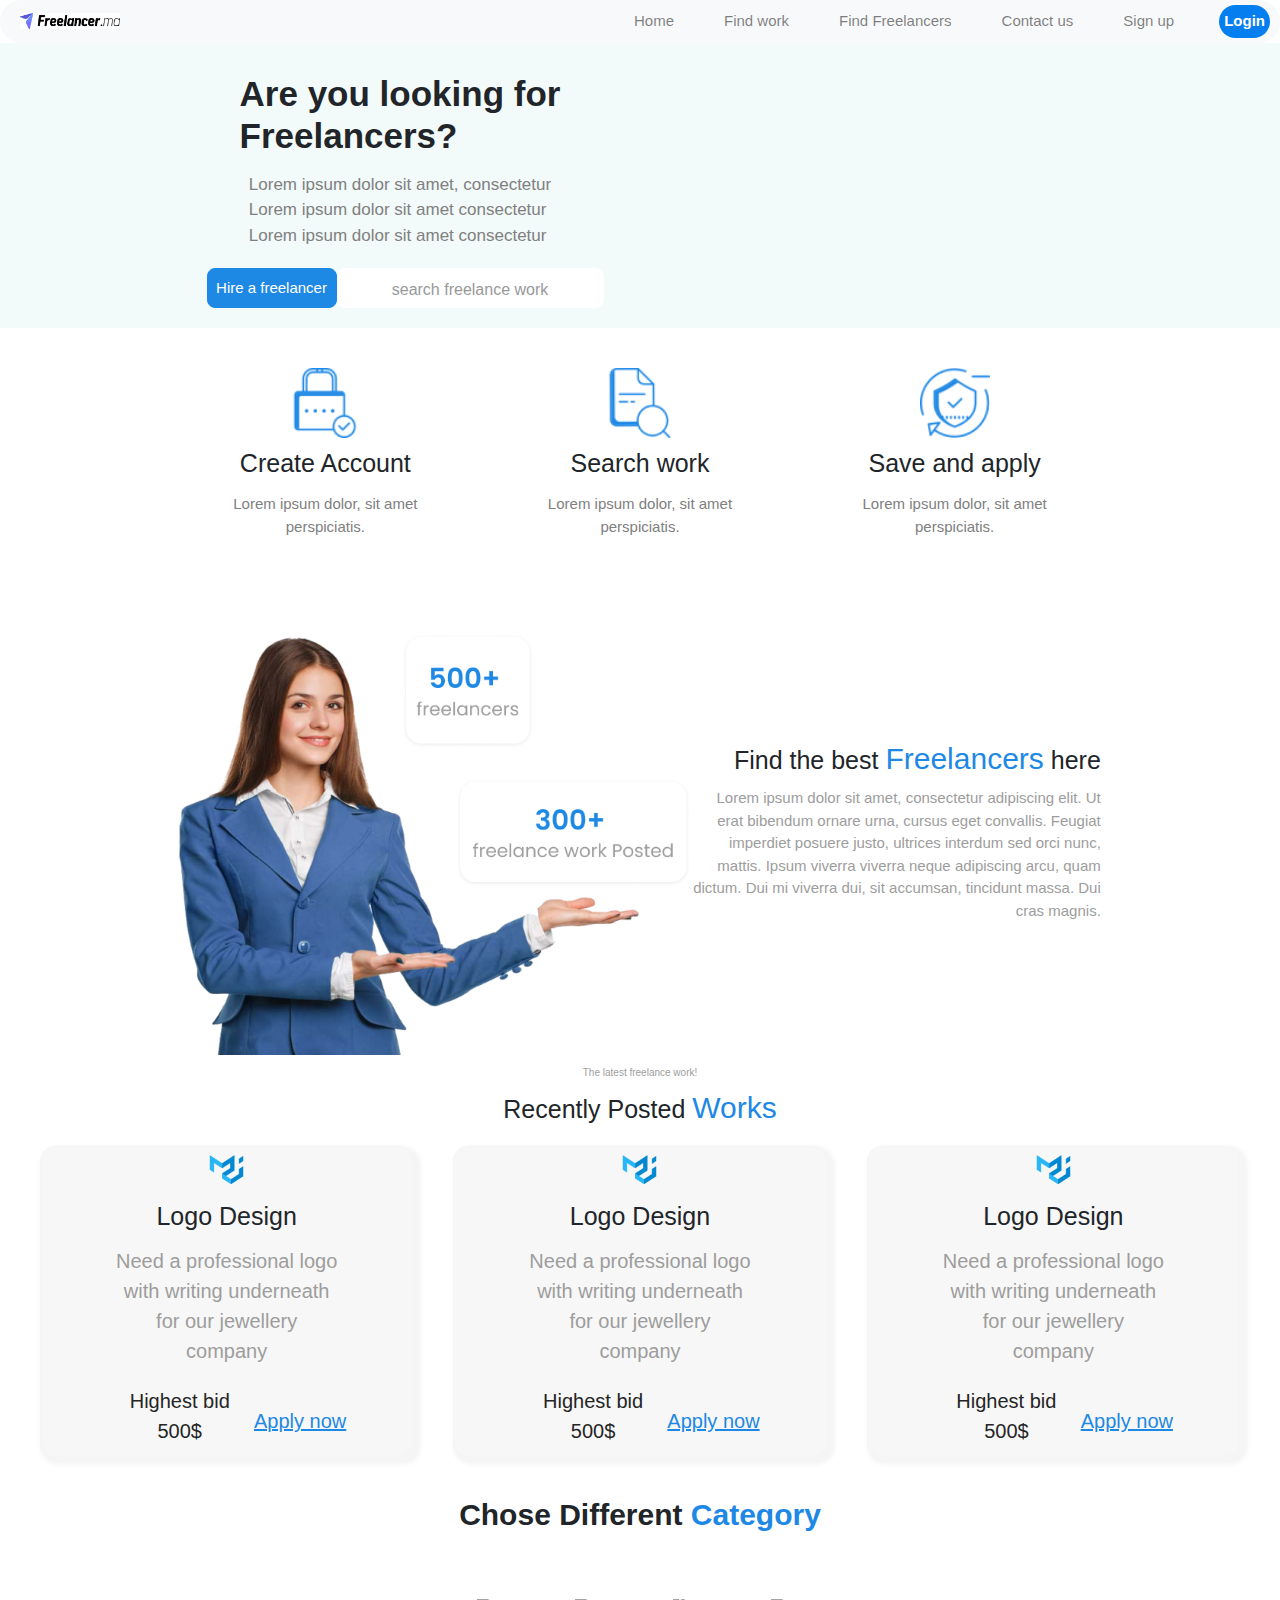
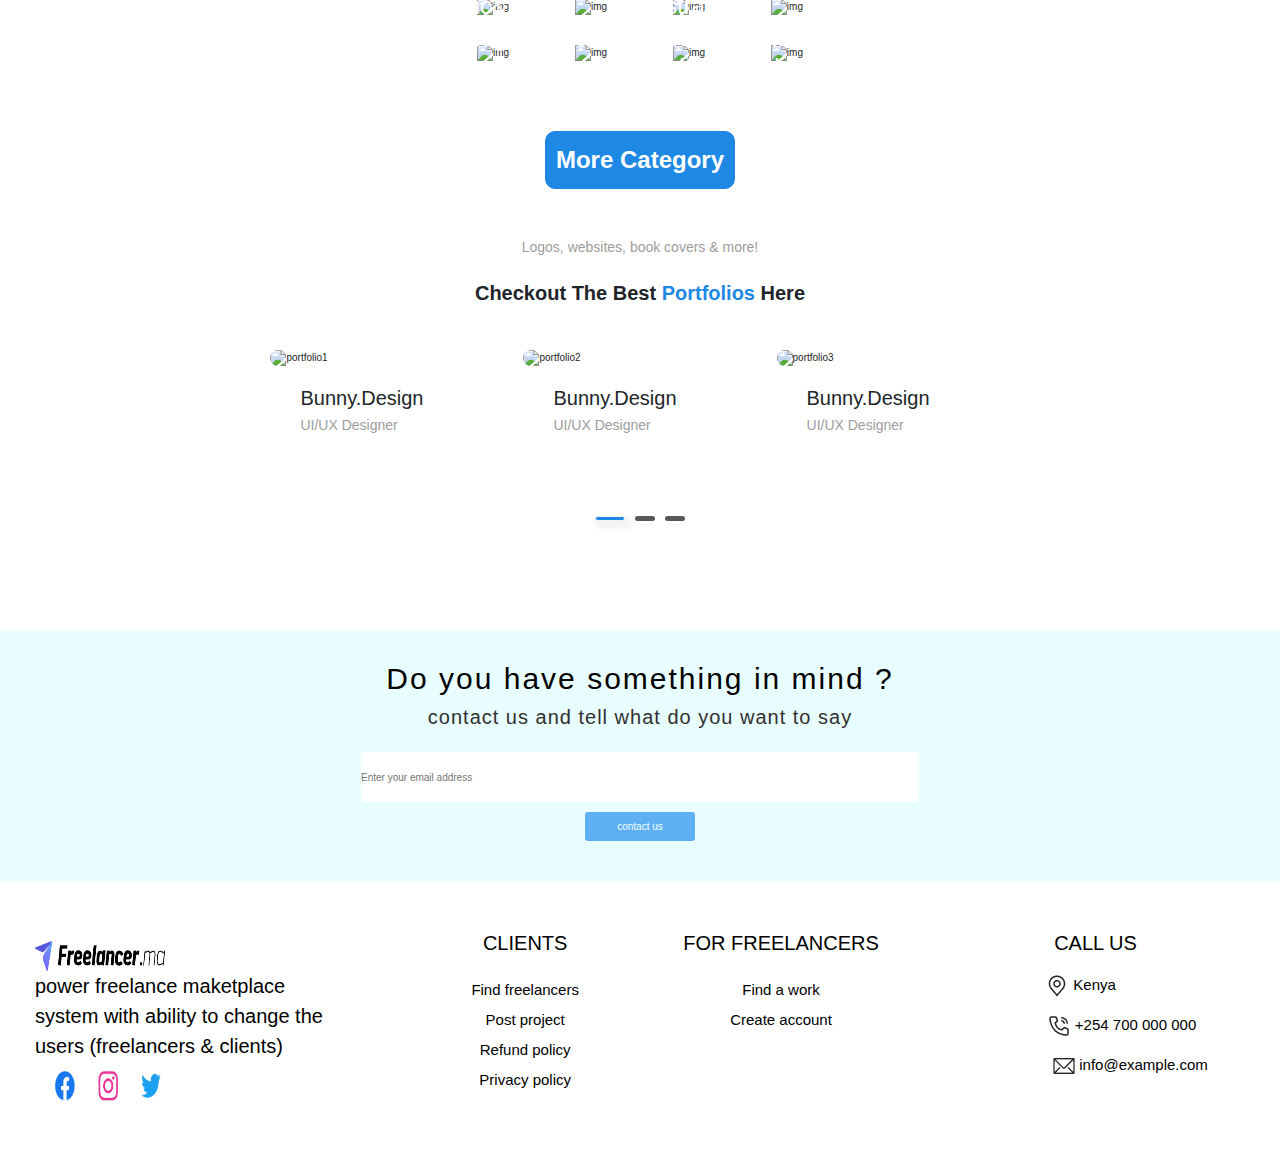
==== commit 6d0c9f17: "merging after finishing footer responsivity and styling" ====
--- a/html/index.html
+++ b/html/index.html
@@ -49,16 +49,13 @@
             <a class="nav-link" href="Find_job.html">Find work</a>
           </li>
           <li class="nav-item">
-            <a class="nav-link" href="Find_mission.html">Find Mission</a>
-          </li>
-          <li class="nav-item">
             <a class="nav-link" href="Find_freelancer.html">Find Freelancers</a>
           </li>
           <li class="nav-item">
             <a class="nav-link" href="contact.html">Contact us</a>
           </li>
           <li class="nav-item">
-            <a class="nav-link" href="signUp.html">Sign up</a>
+            <a class="nav-link" href="sign_up.html">Sign up</a>
           </li>
           <li class="nav-item">
             <a class="color-login" href="login.html">Login</a>
@@ -377,7 +374,6 @@
       </div>
     </footer>
     <!--footer ends -->
-
     <script src="https://code.jquery.com/jquery-3.5.1.slim.min.js"></script>
     <script src="https://cdn.jsdelivr.net/npm/@popperjs/core@2.9.3/dist/umd/popper.min.js"></script>
     <script src="https://stackpath.bootstrapcdn.com/bootstrap/4.5.2/js/bootstrap.min.js"></script>
--- a/css/style.css
+++ b/css/style.css
@@ -1192,7 +1192,7 @@
     border: none;
   }
   
-  /* Responsive styles of lest section */
+  /* Responsive styles of last section */
   
   @media only screen and (max-width: 768px) {
     .last-section-holder {
@@ -1204,7 +1204,8 @@
     }
   }
 
-/*footer styling*/
+
+/*footer styling begin*/
 .footer-holder {
     display: grid;
     grid-template-columns: repeat(4,auto);
@@ -1222,7 +1223,8 @@
 
   
   .footer-holder .logo-side {
-    margin-left: 2rem; 
+    margin-left: 3.5rem; 
+    margin-top: 2rem;
   }
 
 
@@ -1312,11 +1314,14 @@
   
   /* Responsive styles of footer */
   
+  /* responsivity of less than 768 px screens */
+
   @media only screen and (max-width: 768px) {
     .footer-holder {
       display: flex;
       flex-direction: column;
       align-items: center;
+      justify-content: center;
     }
   
    
@@ -1324,21 +1329,32 @@
     .footer-holder .for-clients-side,
     .footer-holder .for-freelancers,
     .footer-holder .call-us-side {
-      width: auto;
+      width: 100%;
       margin-top: 3.5rem;
+      text-align: center;
     }
 
     .footer-holder .logo-side {
-          width: 70%;
-          position: relative;
-          left: 2rem;
+          width: auto;
+          margin-bottom: 1rem;   
+    }
+
+    .footer-holder .logo-side .footer-logo-content p{
+        font-size: 1.5rem;
+        width: 100%;
     }
 
     .footer-holder .social-media-icons {
-        margin-bottom: 1.5rem;
-      }
-  }
-  
+        margin-right: 5rem;
+    }
+
+    .footer-holder .logo-side .footer-logo-side {
+        margin-right: 4rem;
+    }
+
+  }
+  
+  /* responsivity of tablets*/
   @media only screen and (min-width: 768px) and (max-width: 1024px) {
     .footer-holder {
       display: grid;
@@ -1355,7 +1371,7 @@
     }
 
     .footer-holder .for-freelancers{
-        padding-right: 24rem;
+        padding-right: 20rem;
     }
    
   }
@@ -1363,7 +1379,4 @@
 /*****************
 ***footer styling*
 ending************/
-/*****************
-***footer styling*
-ending************/
-
+
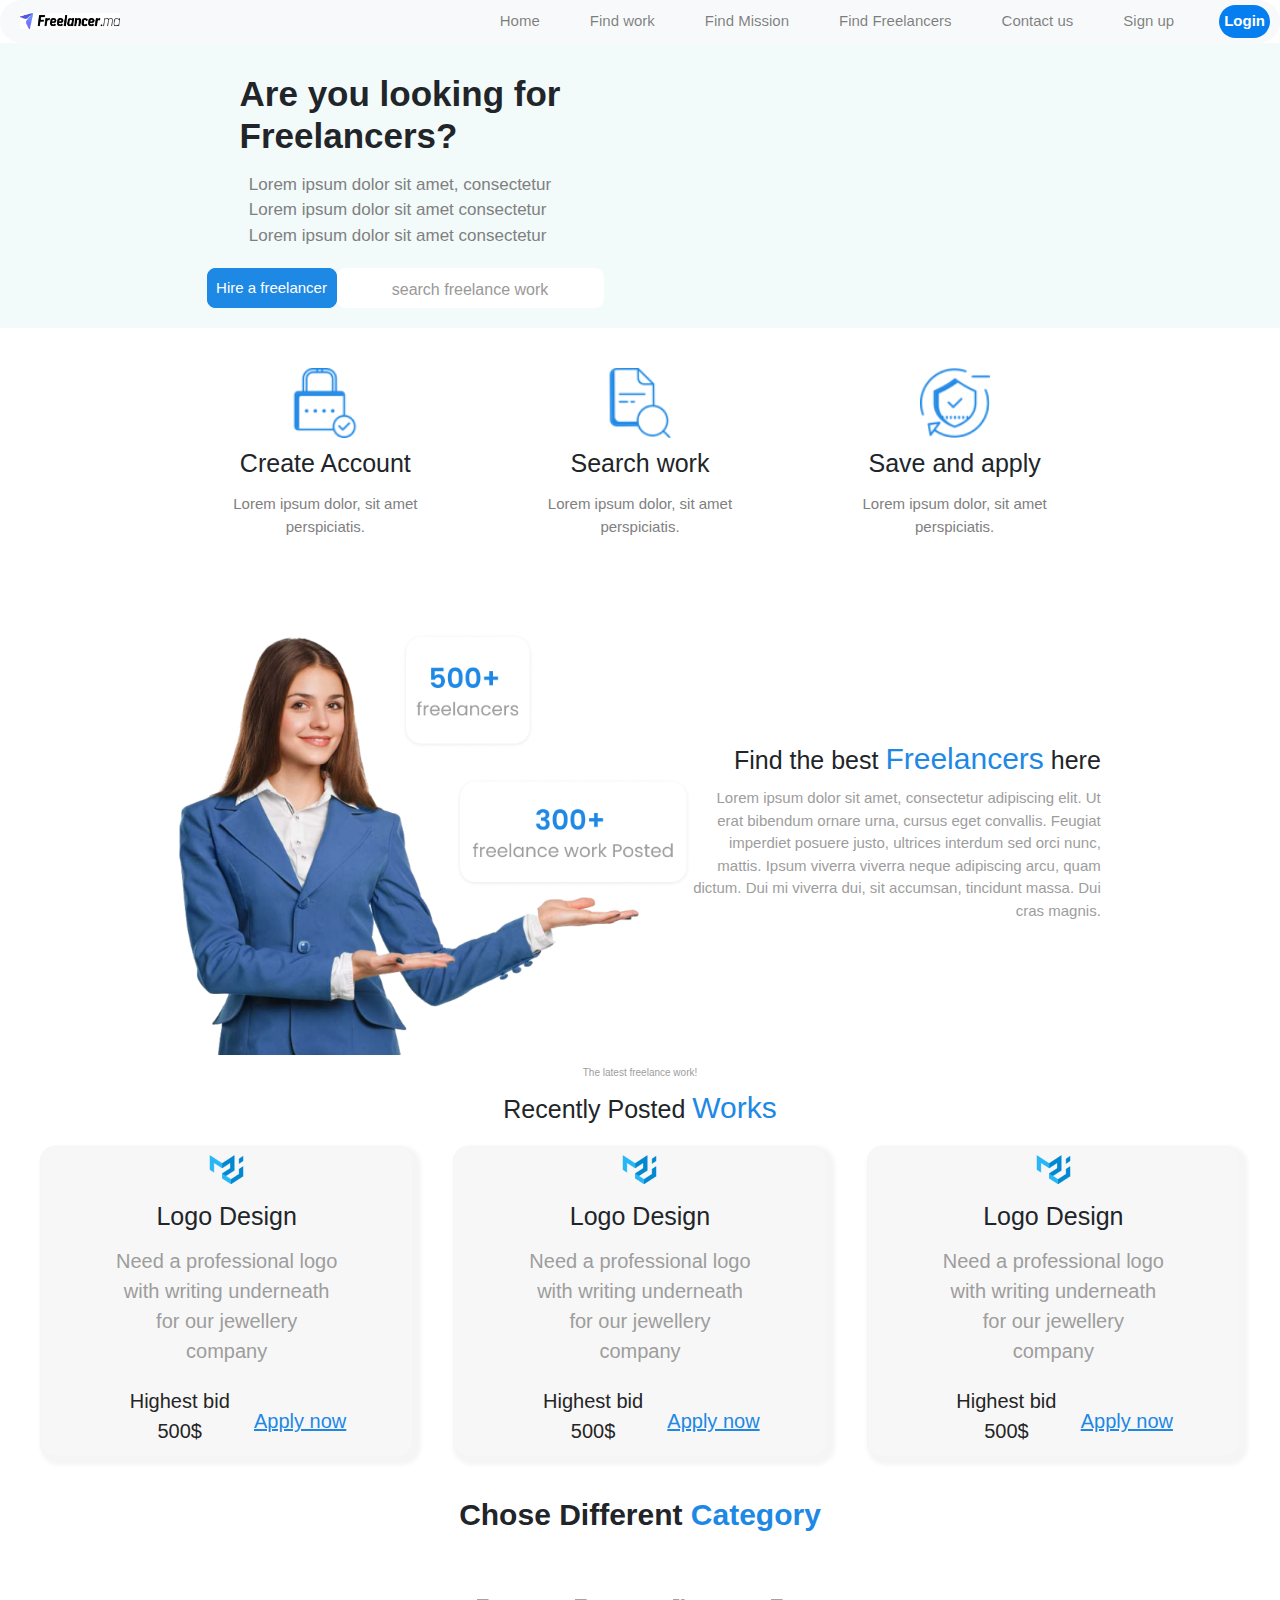
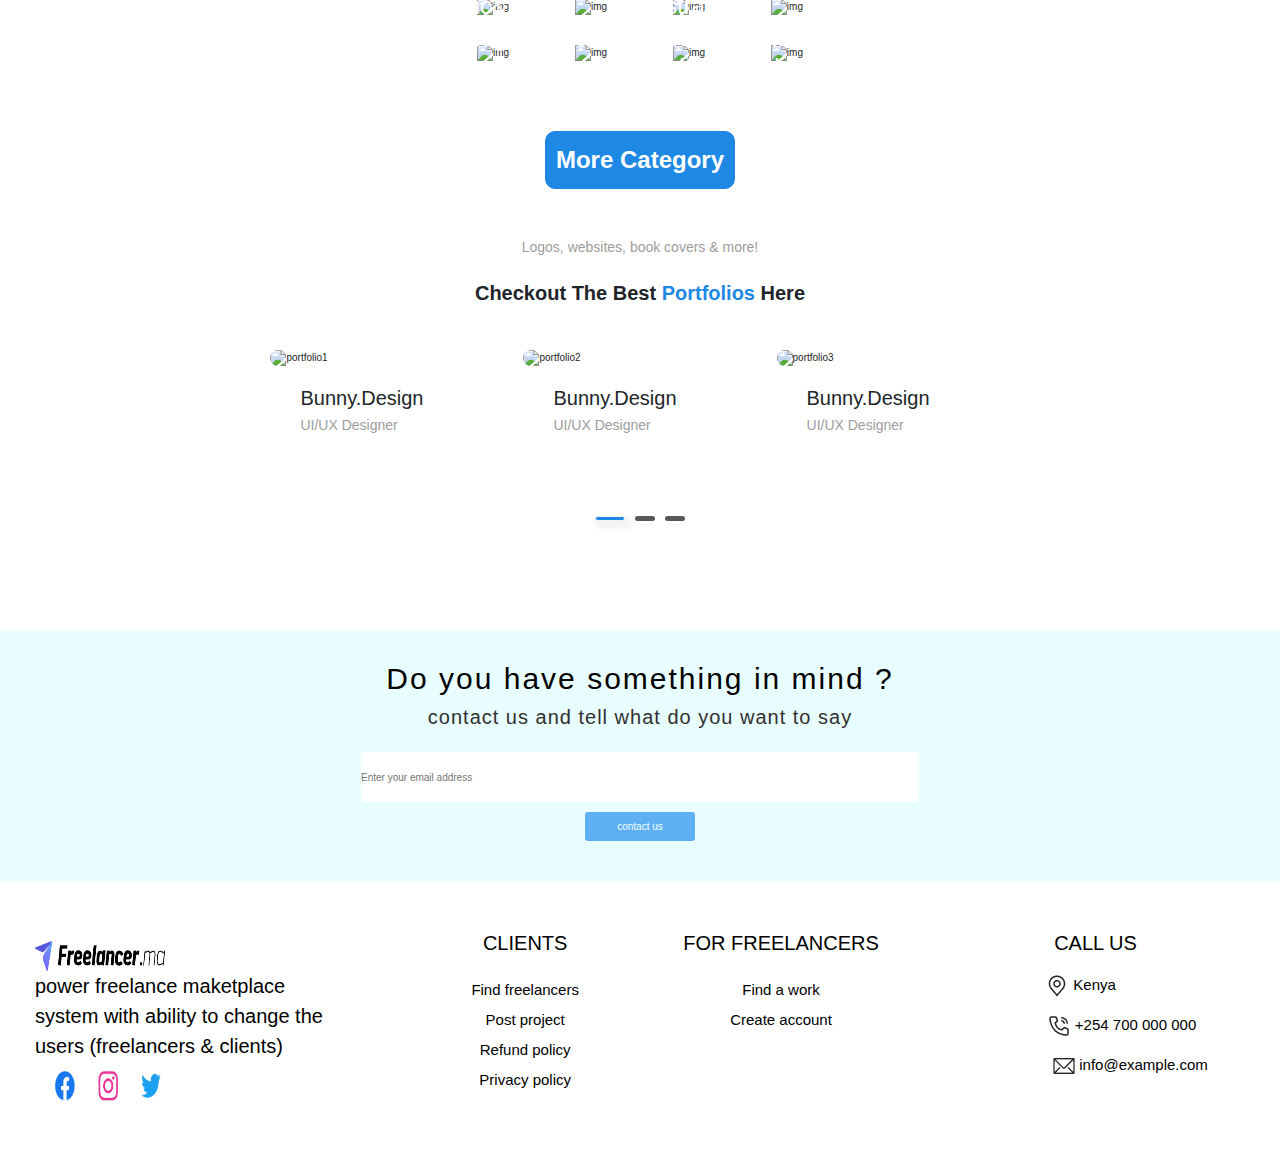
==== commit 95607c94: "Merge branch 'main' of https://github.com/YahyaAf/brief-3" ====
--- a/html/index.html
+++ b/html/index.html
@@ -49,13 +49,16 @@
             <a class="nav-link" href="Find_job.html">Find work</a>
           </li>
           <li class="nav-item">
+            <a class="nav-link" href="Find_mission.html">Find Mission</a>
+          </li>
+          <li class="nav-item">
             <a class="nav-link" href="Find_freelancer.html">Find Freelancers</a>
           </li>
           <li class="nav-item">
             <a class="nav-link" href="contact.html">Contact us</a>
           </li>
           <li class="nav-item">
-            <a class="nav-link" href="sign_up.html">Sign up</a>
+            <a class="nav-link" href="signUp.html">Sign up</a>
           </li>
           <li class="nav-item">
             <a class="color-login" href="login.html">Login</a>
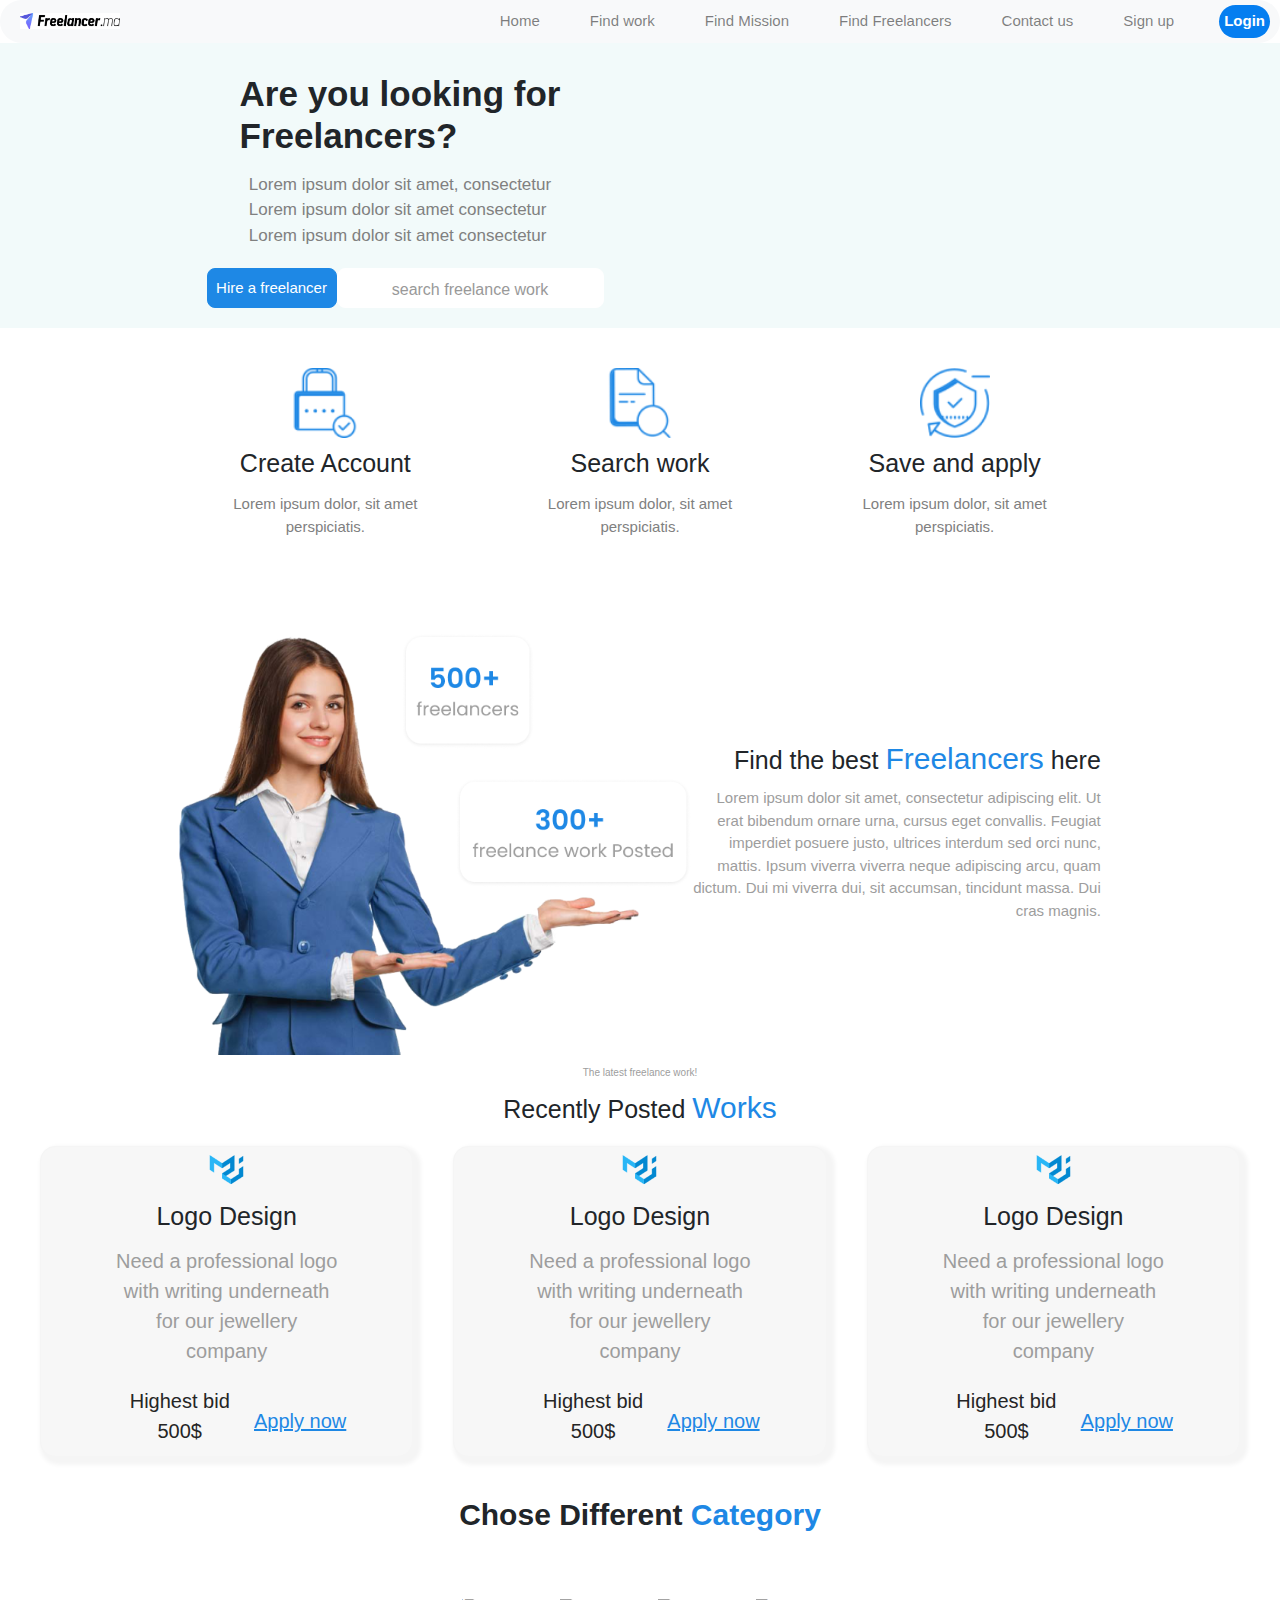
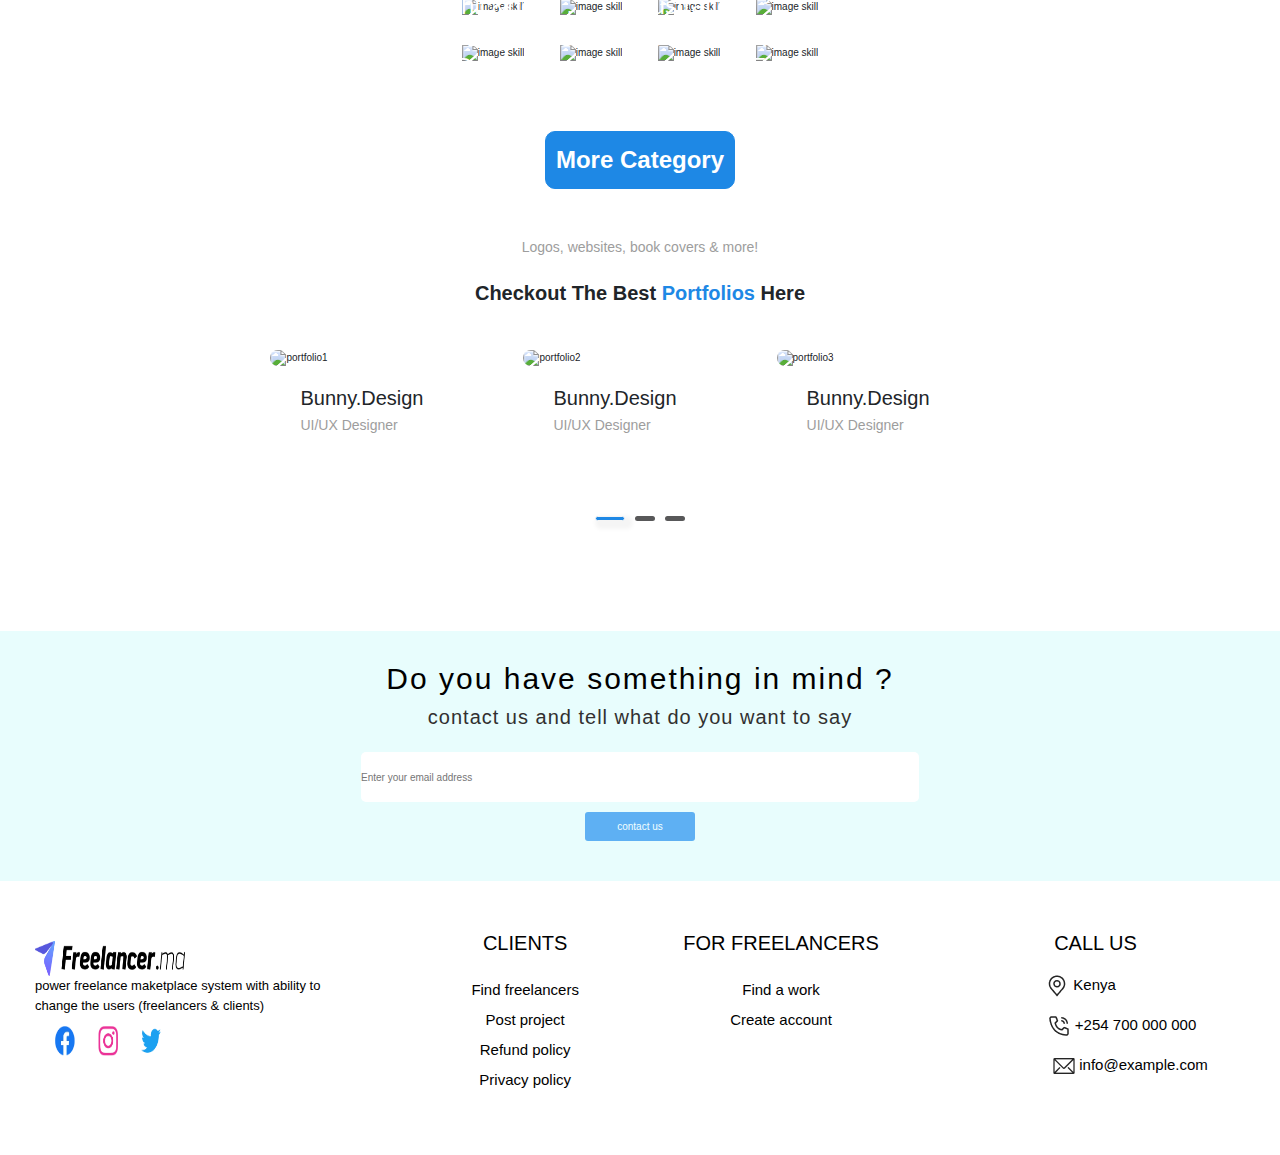
==== commit c94c4868: "Ajout des balises meta pour améliorer l'accessibilité et ajout des liens de navigation entre les pag" ====
--- a/html/index.html
+++ b/html/index.html
@@ -3,6 +3,11 @@
   <head>
     <meta charset="UTF-8" />
     <meta name="viewport" content="width=device-width, initial-scale=1.0" />
+    <meta name="description" content="Freelancer est la plateforme idéale pour trouver des missions freelance adaptées à vos compétences. Explorez des opportunités flexibles dans divers secteurs et lancez votre carrière freelance dès aujourd'hui.">
+
+    <meta name="keywords" content="freelance, plateforme freelance, emploi freelance, missions freelance, travailler en freelance, job freelance, travail indépendant, opportunités freelance">
+    <meta name="author" content="Freelancer.com">
+
     <link rel="stylesheet" href="../css/style.css" />
     <link
       rel="stylesheet"
@@ -207,40 +212,40 @@
         </div>
         <div class="images">
           <div class="skils">
-            <img src="../images/img1.png" alt="img" />
+            <img src="../images/img1.png" alt="image skill" />
             <h3>Graghic&design</h3>
           </div>
           <div class="skils">
-            <img src="../images/img2.png" alt="img" />
+            <img src="../images/img2.png" alt="image skill" />
             <h3>Cartoon Animation</h3>
           </div>
           <div class="skils">
-            <img src="../images/img3.png" alt="img" />
+            <img src="../images/img3.png" alt="image skill" />
             <h3>Illustration</h3>
           </div>
           <div class="skils">
-            <img src="../images/img4.png" alt="img" />
+            <img src="../images/img4.png" alt="image skill" />
             <h3>Flyers & Vouchers</h3>
           </div>
           <div class="skils">
-            <img src="../images/img5.png" alt="img" />
+            <img src="../images/img5.png" alt="image skill" />
             <h3>Logo Design</h3>
           </div>
           <div class="skils">
-            <img src="../images/img6.png" alt="img" />
+            <img src="../images/img6.png" alt="image skill" />
             <h3>Social graphics</h3>
           </div>
           <div class="skils">
-            <img src="../images/img7.png" alt="img" />
+            <img src="../images/img7.png" alt="image skill" />
             <h3>Article writing</h3>
           </div>
           <div class="skils">
-            <img src="../images/img8.png" alt="img" />
+            <img src="../images/img8.png" alt="image skill" />
             <h3>Video Editing</h3>
           </div>
         </div>
         <div class="button">
-          <a href="#">More Category</a>
+          <a href="Find_job.html" aria-label="menu navbar">More Category</a>
         </div>
       </div>
     </section>
--- a/css/style.css
+++ b/css/style.css
@@ -1,3 +1,13 @@
+@import url("https://fonts.googleapis.com/css2?family=Figtree:ital,wght@0,300..900;1,300..900&family=Poppins:ital,wght@0,100;0,200;0,300;0,400;0,500;0,600;0,700;0,800;0,900;1,100;1,200;1,300;1,400;1,500;1,600;1,700;1,800;1,900&display=swap");
+
+:root{
+    --blue_color:#1E88E5;
+    --white_color:#fff;
+    --bg_color:rgb(4, 27, 231);
+    --grey_color:#9D9D9D;
+    --border_color:rgba(151, 151, 151, 0.486);
+}
+
 html {
     font-size: 10px; 
 }
@@ -9,7 +19,7 @@
 }
 
 body {
-    font-family: Arial, sans-serif; 
+    font-family: "Poppins", sans-serif;   
 }
 header{
     background-color: rgba(242, 250, 250, 1);
@@ -599,6 +609,7 @@
 }
 .div2 u{
     color: #1E88E5;
+    cursor: pointer;
 }
 .image11{
     width: 50%;
@@ -787,13 +798,6 @@
 ******** end section category  ******
 ********    home page        ********
 *********************************** */
-:root{
-    --blue_color:#1E88E5;
-    --white_color:#fff;
-    --bg_color:rgb(4, 27, 231);
-    --grey_color:#9D9D9D;
-    --border_color:rgba(151, 151, 151, 0.486);
-}
 
 .category{
     max-width:100%;
@@ -1230,13 +1234,14 @@
 
   .footer-holder .logo-side .footer-logo-content p{
      color: black;
-     line-height: 3rem;
+     line-height: 2rem;
      width: 30rem;
+     font-size: 1.3rem;
    }
   
   .logo-side .footer-logo-side img {
-    height: 3rem;
-    width: 13rem;
+    height: 3.5rem;
+    width: 15rem;
   }
   
   .footer-holder .for-clients-side,
@@ -1340,8 +1345,8 @@
     }
 
     .footer-holder .logo-side .footer-logo-content p{
-        font-size: 1.5rem;
-        width: 100%;
+        font-size: 1.2rem;
+        width: 18rem;
     }
 
     .footer-holder .social-media-icons {
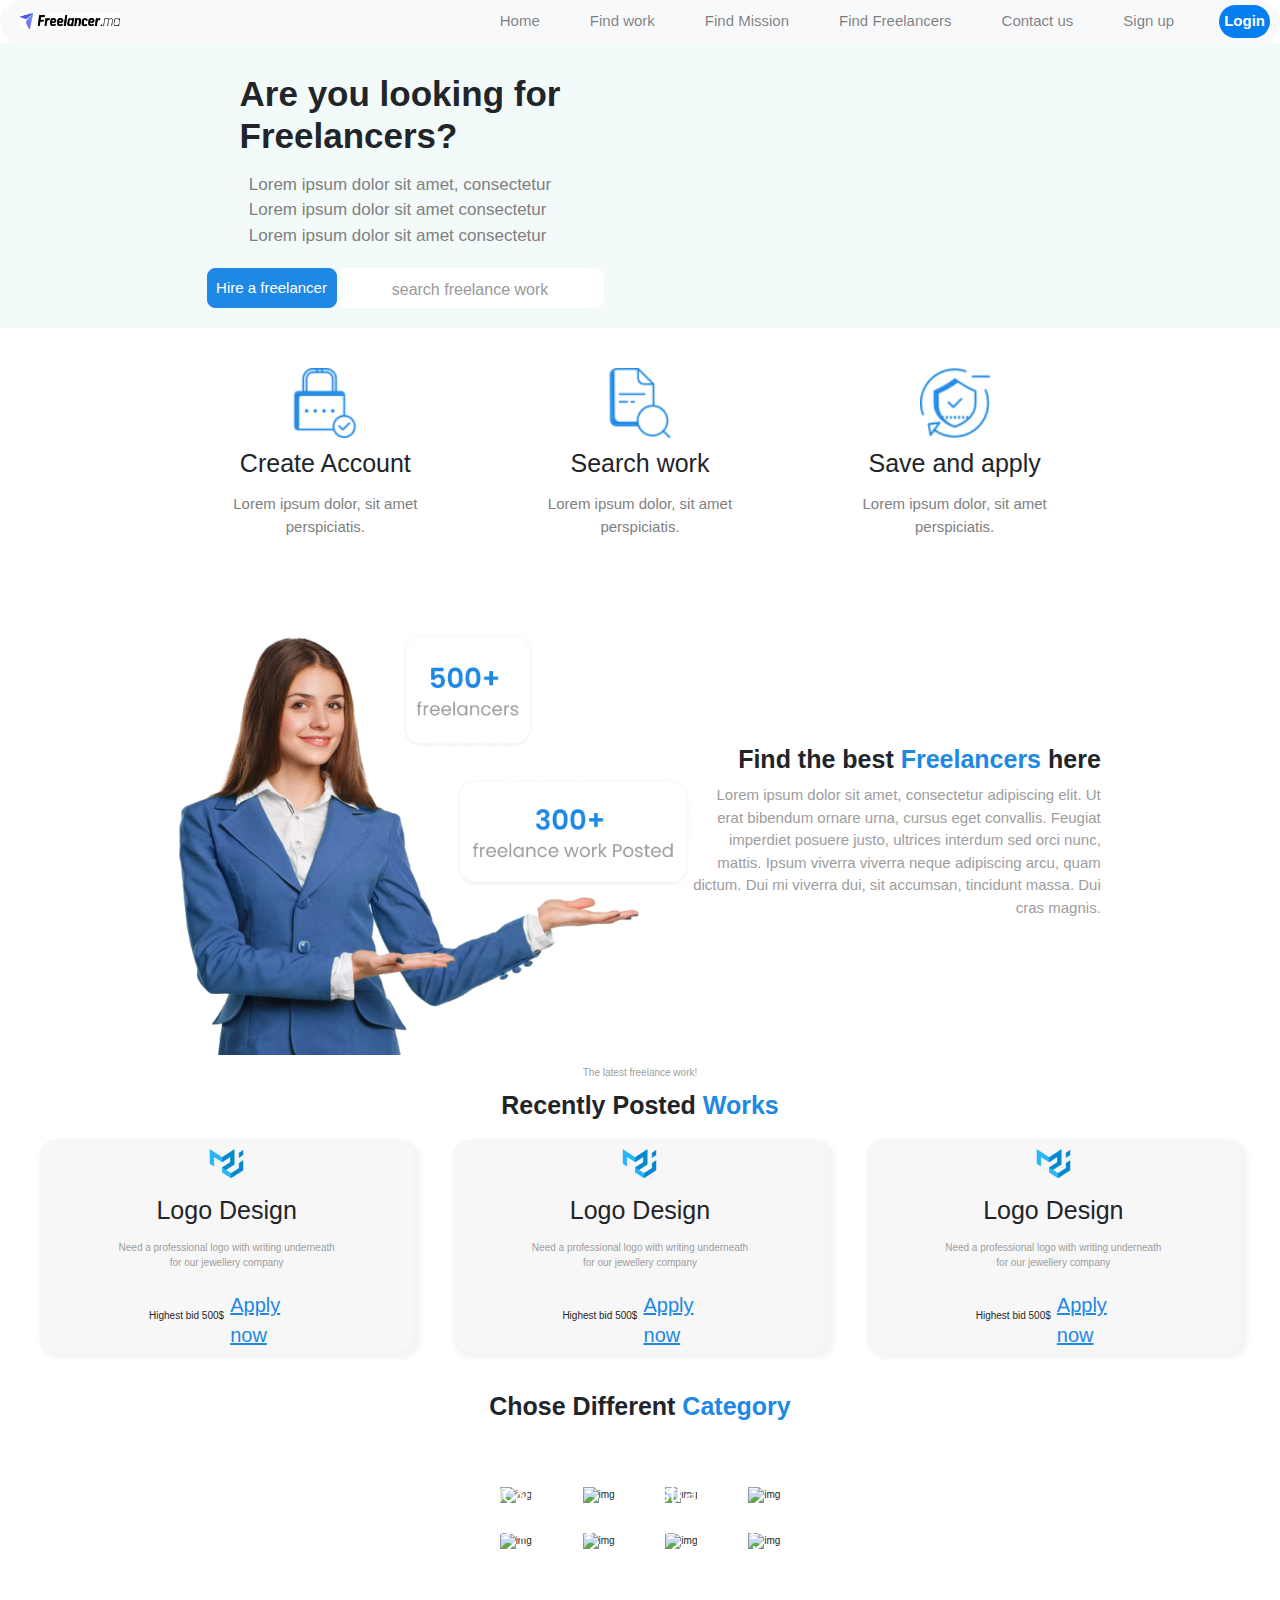
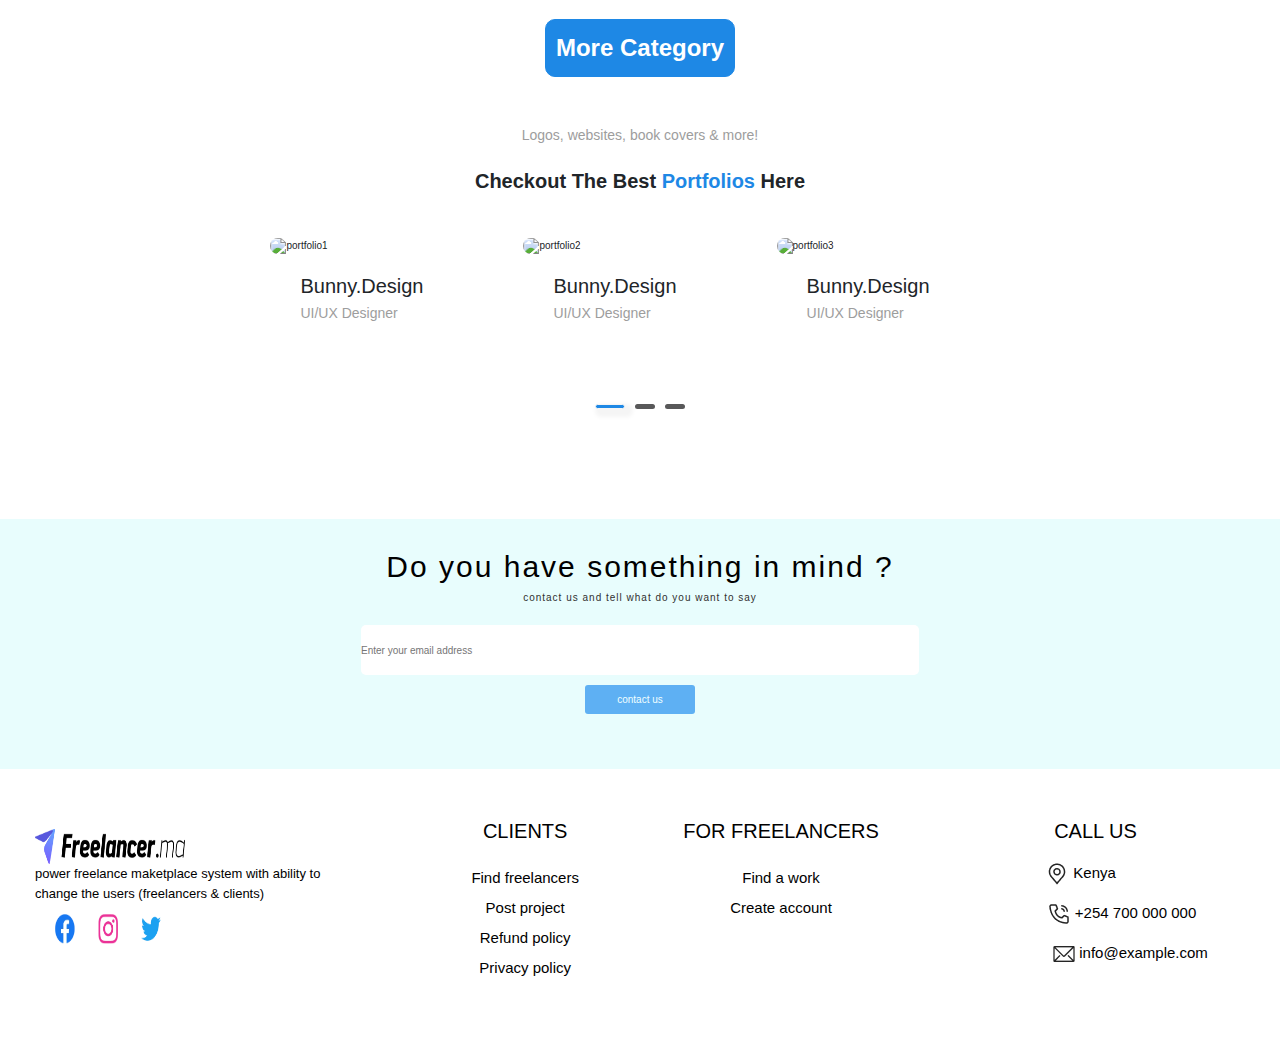
==== commit 92adcea7: "fixing h1 problem in index" ====
--- a/html/index.html
+++ b/html/index.html
@@ -3,11 +3,6 @@
   <head>
     <meta charset="UTF-8" />
     <meta name="viewport" content="width=device-width, initial-scale=1.0" />
-    <meta name="description" content="Freelancer est la plateforme idéale pour trouver des missions freelance adaptées à vos compétences. Explorez des opportunités flexibles dans divers secteurs et lancez votre carrière freelance dès aujourd'hui.">
-
-    <meta name="keywords" content="freelance, plateforme freelance, emploi freelance, missions freelance, travailler en freelance, job freelance, travail indépendant, opportunités freelance">
-    <meta name="author" content="Freelancer.com">
-
     <link rel="stylesheet" href="../css/style.css" />
     <link
       rel="stylesheet"
@@ -145,7 +140,7 @@
     <!-- first section -->
     <section class="section11">
       <div class="class-section1">
-        <h1>Find the best <span> Freelancers</span> here</h1>
+        <h2>Find the best <span> Freelancers</span> here</h2>
         <p>
           Lorem ipsum dolor sit amet, consectetur adipiscing elit. Ut erat
           bibendum ornare urna, cursus eget convallis. Feugiat imperdiet posuere
@@ -161,7 +156,7 @@
 
     <div class="div-titre">
       <p>The latest freelance work!</p>
-      <h1>Recently Posted <span>Works</span></h1>
+      <h2>Recently Posted <span>Works</span></h2>
     </div>
     <br />
     <section class="section22">
@@ -212,40 +207,40 @@
         </div>
         <div class="images">
           <div class="skils">
-            <img src="../images/img1.png" alt="image skill" />
+            <img src="../images/img1.png" alt="img" />
             <h3>Graghic&design</h3>
           </div>
           <div class="skils">
-            <img src="../images/img2.png" alt="image skill" />
+            <img src="../images/img2.png" alt="img" />
             <h3>Cartoon Animation</h3>
           </div>
           <div class="skils">
-            <img src="../images/img3.png" alt="image skill" />
+            <img src="../images/img3.png" alt="img" />
             <h3>Illustration</h3>
           </div>
           <div class="skils">
-            <img src="../images/img4.png" alt="image skill" />
+            <img src="../images/img4.png" alt="img" />
             <h3>Flyers & Vouchers</h3>
           </div>
           <div class="skils">
-            <img src="../images/img5.png" alt="image skill" />
+            <img src="../images/img5.png" alt="img" />
             <h3>Logo Design</h3>
           </div>
           <div class="skils">
-            <img src="../images/img6.png" alt="image skill" />
+            <img src="../images/img6.png" alt="img" />
             <h3>Social graphics</h3>
           </div>
           <div class="skils">
-            <img src="../images/img7.png" alt="image skill" />
+            <img src="../images/img7.png" alt="img" />
             <h3>Article writing</h3>
           </div>
           <div class="skils">
-            <img src="../images/img8.png" alt="image skill" />
+            <img src="../images/img8.png" alt="img" />
             <h3>Video Editing</h3>
           </div>
         </div>
         <div class="button">
-          <a href="Find_job.html" aria-label="menu navbar">More Category</a>
+          <a href="#">More Category</a>
         </div>
       </div>
     </section>
--- a/css/style.css
+++ b/css/style.css
@@ -558,8 +558,16 @@
     font-size: 10px;
 }
 
-
-h1 span{
+.class-section1 h2{
+    font-size: 2.2rem;
+    font-weight: bold;
+}
+.div-titre h2{
+    font-size: 2.2rem;
+    font-weight: bold;
+}
+
+h2 span{
     color: #1E88E5;
 }
 p{
@@ -623,11 +631,13 @@
         margin: 0;
         padding: 0;
     }
-    h1{
-        font-size: 10px;
-    }
-    h1 span{
-        font-size: 24px;
+    .class-section1 h2{
+        font-size: 2.3rem;
+        font-weight: bold;
+    }
+    .div-titre h2{
+        font-size: 2.3rem;
+        font-weight: bold;
     }
     body p{
         font-size: 20px;
@@ -680,12 +690,15 @@
         margin: 0;
         padding: 0;
     }
-    h1{
-        font-size: 30px;
-    }
-    h1 span{
-        font-size: 30px;
-    }
+    .class-section1 h2{
+        font-size: 2rem;
+        font-weight: bold;
+    }
+    .div-titre h2{
+        font-size: 2rem;
+        font-weight: bold;
+    }
+
     body p{
         font-size: 20px;
     }
@@ -740,15 +753,20 @@
         margin: 0;
         padding: 0;
     }
-    h1{
+    .class-section1 h2{
+        font-size: 2.5rem;
+        font-weight: bold;
+    }
+    .div-titre h2{
+        font-size: 2.5rem;
+        font-weight: bold;
+    }
+    /* h1 span{
         font-size: 30px;
-    }
-    h1 span{
-        font-size: 30px;
-    }
-    body p{
+    } */
+    /* body p{
         font-size: 20px;
-    }
+    } */
     .class-section1 p{
         font-size: 15px;
     }
@@ -876,7 +894,7 @@
 @media (min-width:1280px) {
     
     .category .content .title h2{
-        font-size: 3rem;
+        font-size: 2.5rem;
         text-transform: capitalize;
         font-weight: bold;
     }
@@ -1067,7 +1085,7 @@
     }
     
     .portfolio .content .heading h4{
-        font-size: 3rem;
+        font-size: 2.5rem;
         font-weight: bold;
     }
     
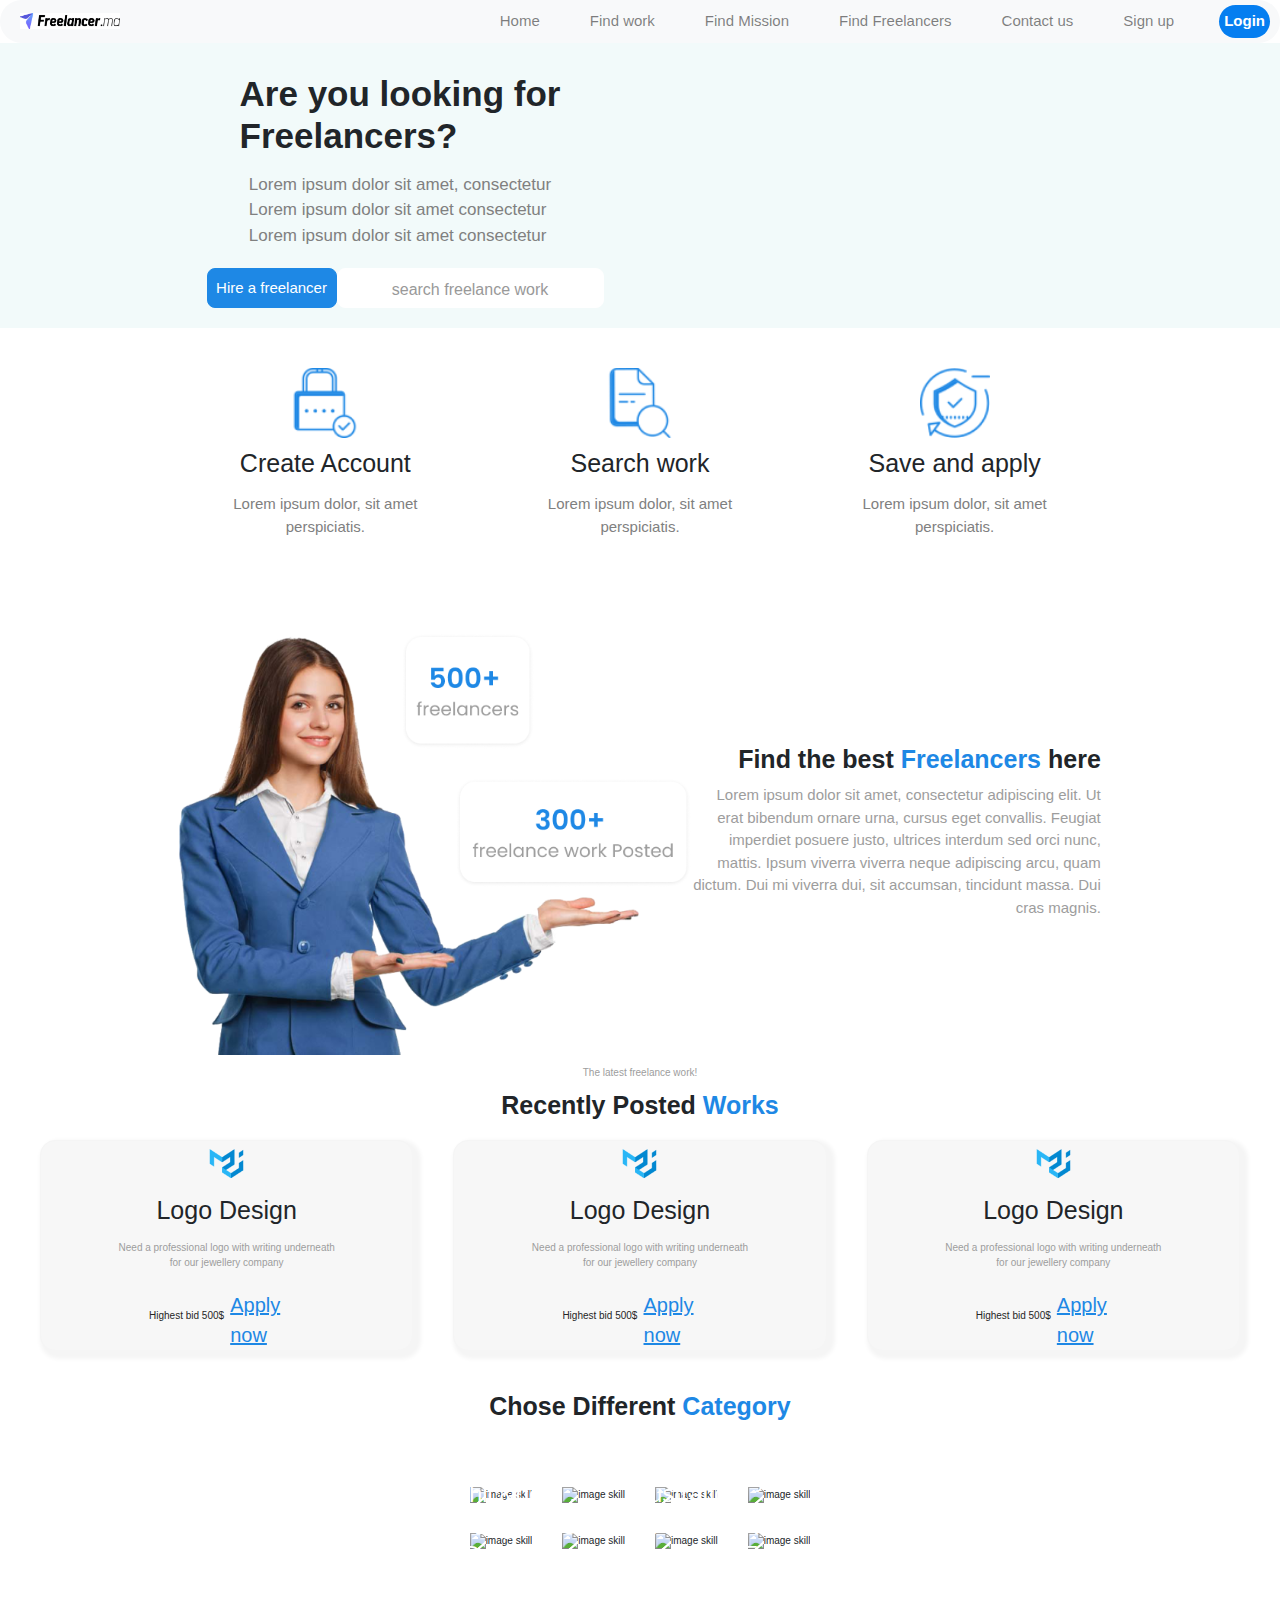
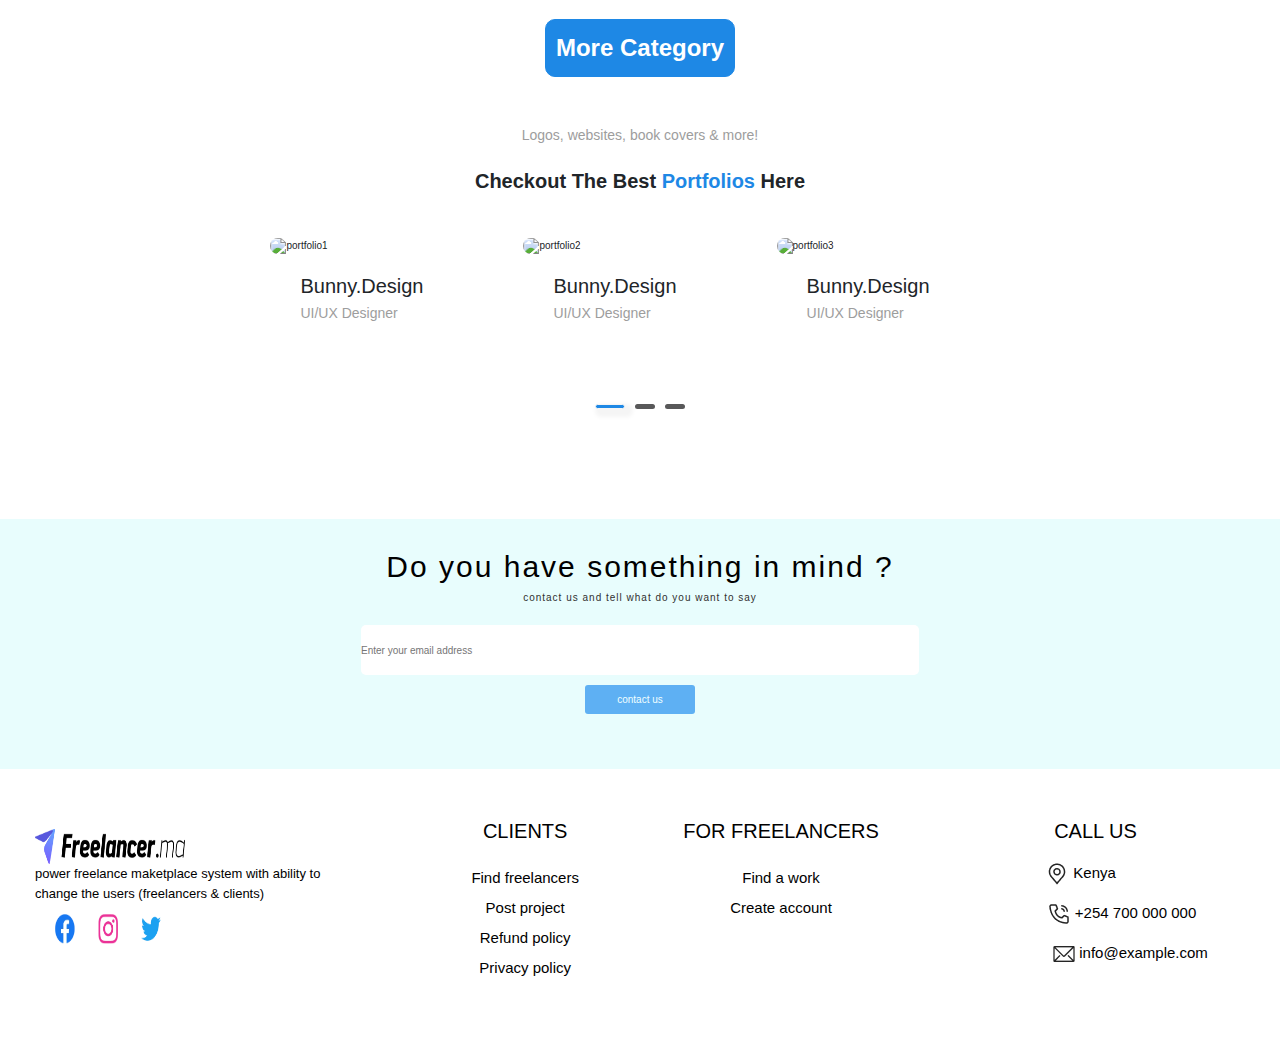
==== commit 218c4e83: "Merge branch 'main' of https://github.com/YahyaAf/brief-3" ====
--- a/html/index.html
+++ b/html/index.html
@@ -3,6 +3,11 @@
   <head>
     <meta charset="UTF-8" />
     <meta name="viewport" content="width=device-width, initial-scale=1.0" />
+    <meta name="description" content="Freelancer est la plateforme idéale pour trouver des missions freelance adaptées à vos compétences. Explorez des opportunités flexibles dans divers secteurs et lancez votre carrière freelance dès aujourd'hui.">
+
+    <meta name="keywords" content="freelance, plateforme freelance, emploi freelance, missions freelance, travailler en freelance, job freelance, travail indépendant, opportunités freelance">
+    <meta name="author" content="Freelancer.com">
+
     <link rel="stylesheet" href="../css/style.css" />
     <link
       rel="stylesheet"
@@ -207,40 +212,40 @@
         </div>
         <div class="images">
           <div class="skils">
-            <img src="../images/img1.png" alt="img" />
+            <img src="../images/img1.png" alt="image skill" />
             <h3>Graghic&design</h3>
           </div>
           <div class="skils">
-            <img src="../images/img2.png" alt="img" />
+            <img src="../images/img2.png" alt="image skill" />
             <h3>Cartoon Animation</h3>
           </div>
           <div class="skils">
-            <img src="../images/img3.png" alt="img" />
+            <img src="../images/img3.png" alt="image skill" />
             <h3>Illustration</h3>
           </div>
           <div class="skils">
-            <img src="../images/img4.png" alt="img" />
+            <img src="../images/img4.png" alt="image skill" />
             <h3>Flyers & Vouchers</h3>
           </div>
           <div class="skils">
-            <img src="../images/img5.png" alt="img" />
+            <img src="../images/img5.png" alt="image skill" />
             <h3>Logo Design</h3>
           </div>
           <div class="skils">
-            <img src="../images/img6.png" alt="img" />
+            <img src="../images/img6.png" alt="image skill" />
             <h3>Social graphics</h3>
           </div>
           <div class="skils">
-            <img src="../images/img7.png" alt="img" />
+            <img src="../images/img7.png" alt="image skill" />
             <h3>Article writing</h3>
           </div>
           <div class="skils">
-            <img src="../images/img8.png" alt="img" />
+            <img src="../images/img8.png" alt="image skill" />
             <h3>Video Editing</h3>
           </div>
         </div>
         <div class="button">
-          <a href="#">More Category</a>
+          <a href="Find_job.html" aria-label="menu navbar">More Category</a>
         </div>
       </div>
     </section>
--- a/css/style.css
+++ b/css/style.css
@@ -887,7 +887,7 @@
     top: 50%;
     left: 50%;
     transform: translate(-50% , -50%);
-    font-size: 1.4rem;
+    font-size: 1.6rem;
     color: var(--white_color);
 }
 
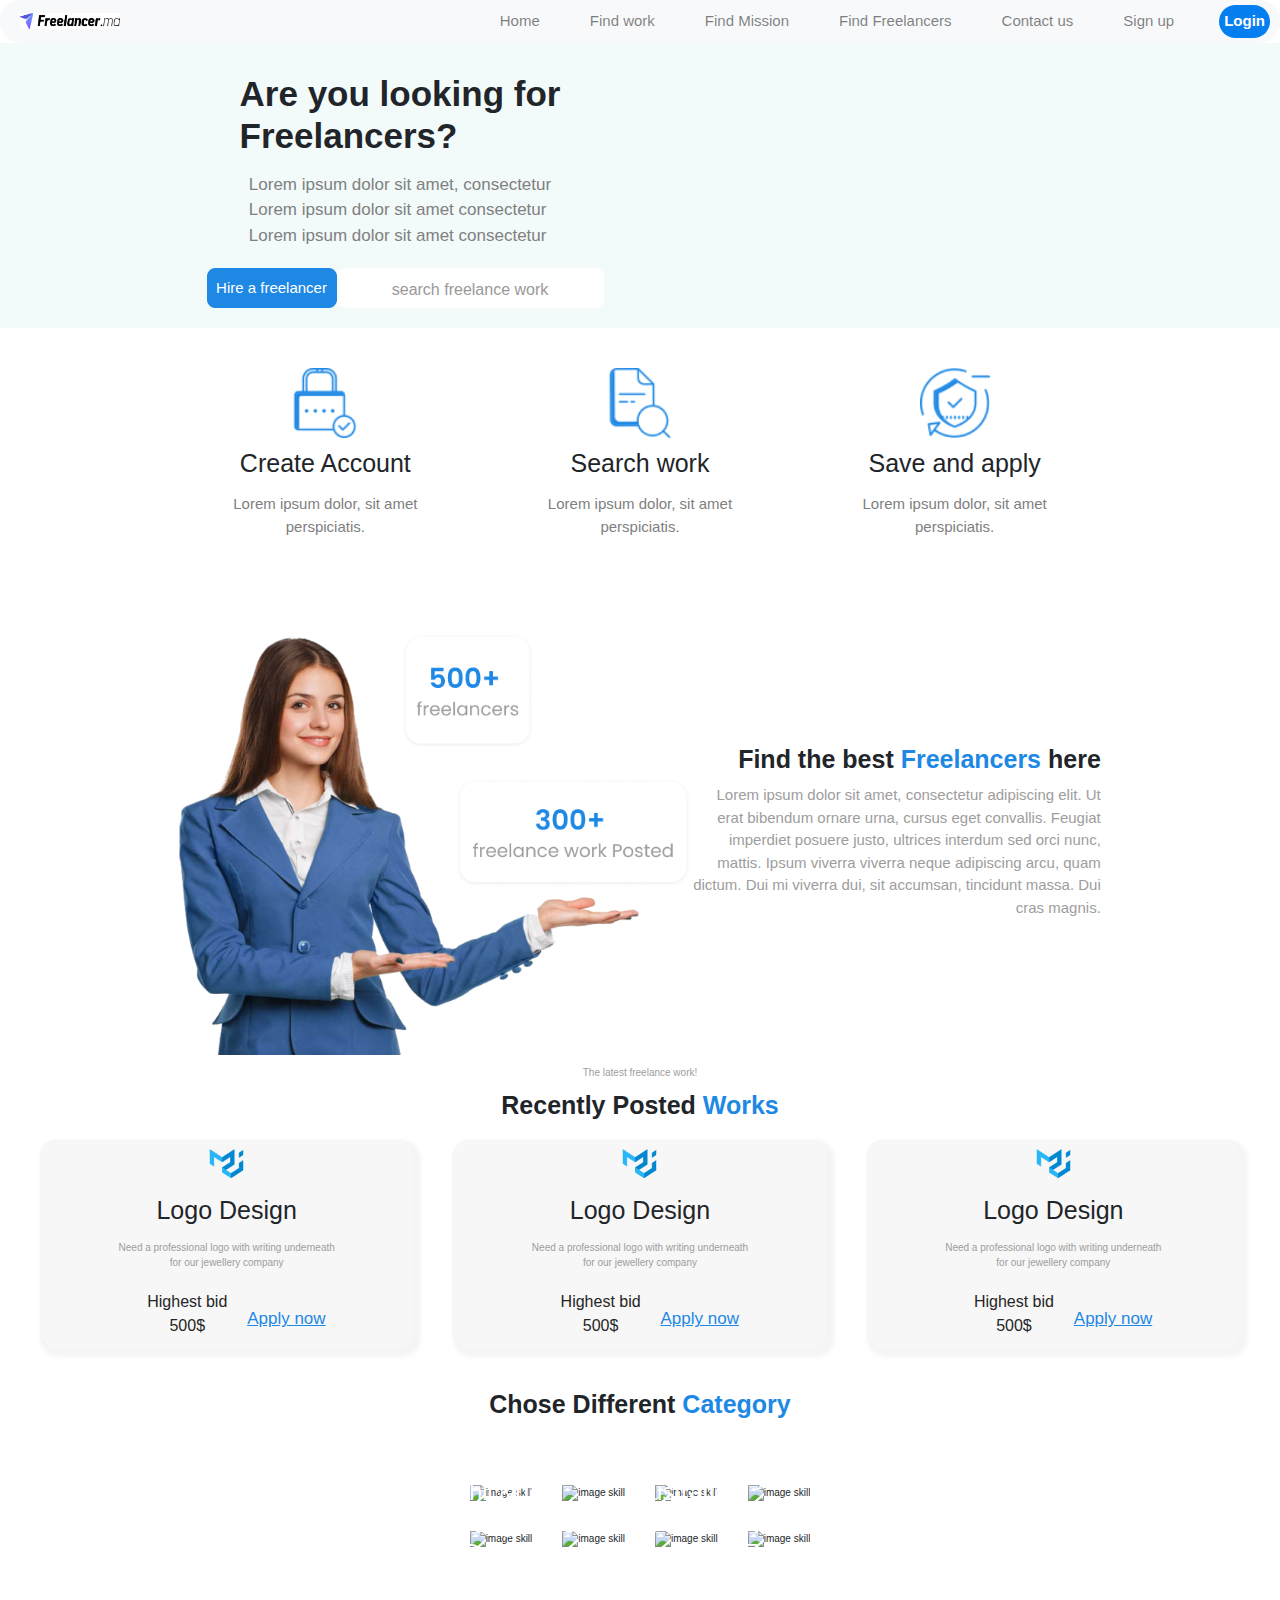
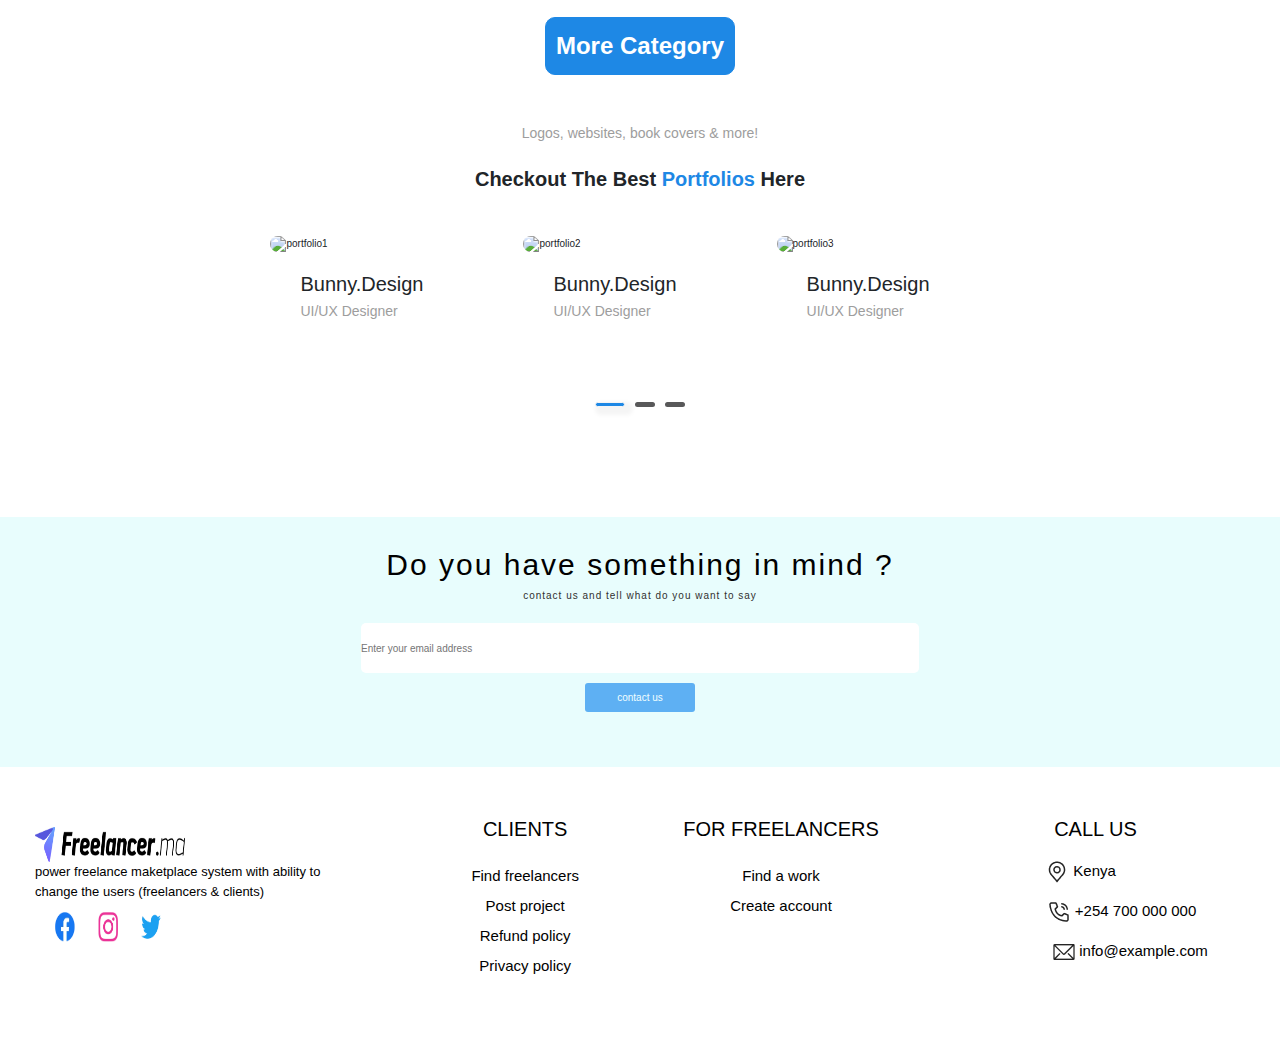
==== commit dbc17b90: "adding meta title to all pages" ====
--- a/html/index.html
+++ b/html/index.html
@@ -20,7 +20,7 @@
       href="https://stackpath.bootstrapcdn.com/bootstrap/4.5.2/css/bootstrap.min.css"
       rel="stylesheet"
     />
-    <title>Document</title>
+    <title>Freelancer.ma</title>
   </head>
   <body>
     <!-- nav -->
--- a/css/style.css
+++ b/css/style.css
@@ -639,6 +639,7 @@
         font-size: 2.3rem;
         font-weight: bold;
     }
+
     body p{
         font-size: 20px;
     }
@@ -761,6 +762,10 @@
         font-size: 2.5rem;
         font-weight: bold;
     }
+    .div2 p{
+        font-size: 16px;
+    }
+
     /* h1 span{
         font-size: 30px;
     } */
@@ -799,7 +804,7 @@
         width: 40%;
     }
     .div1 u{
-        font-size: 20px;
+        font-size: 17px;
     }
     .div1 h3{
         font-size: 25px;
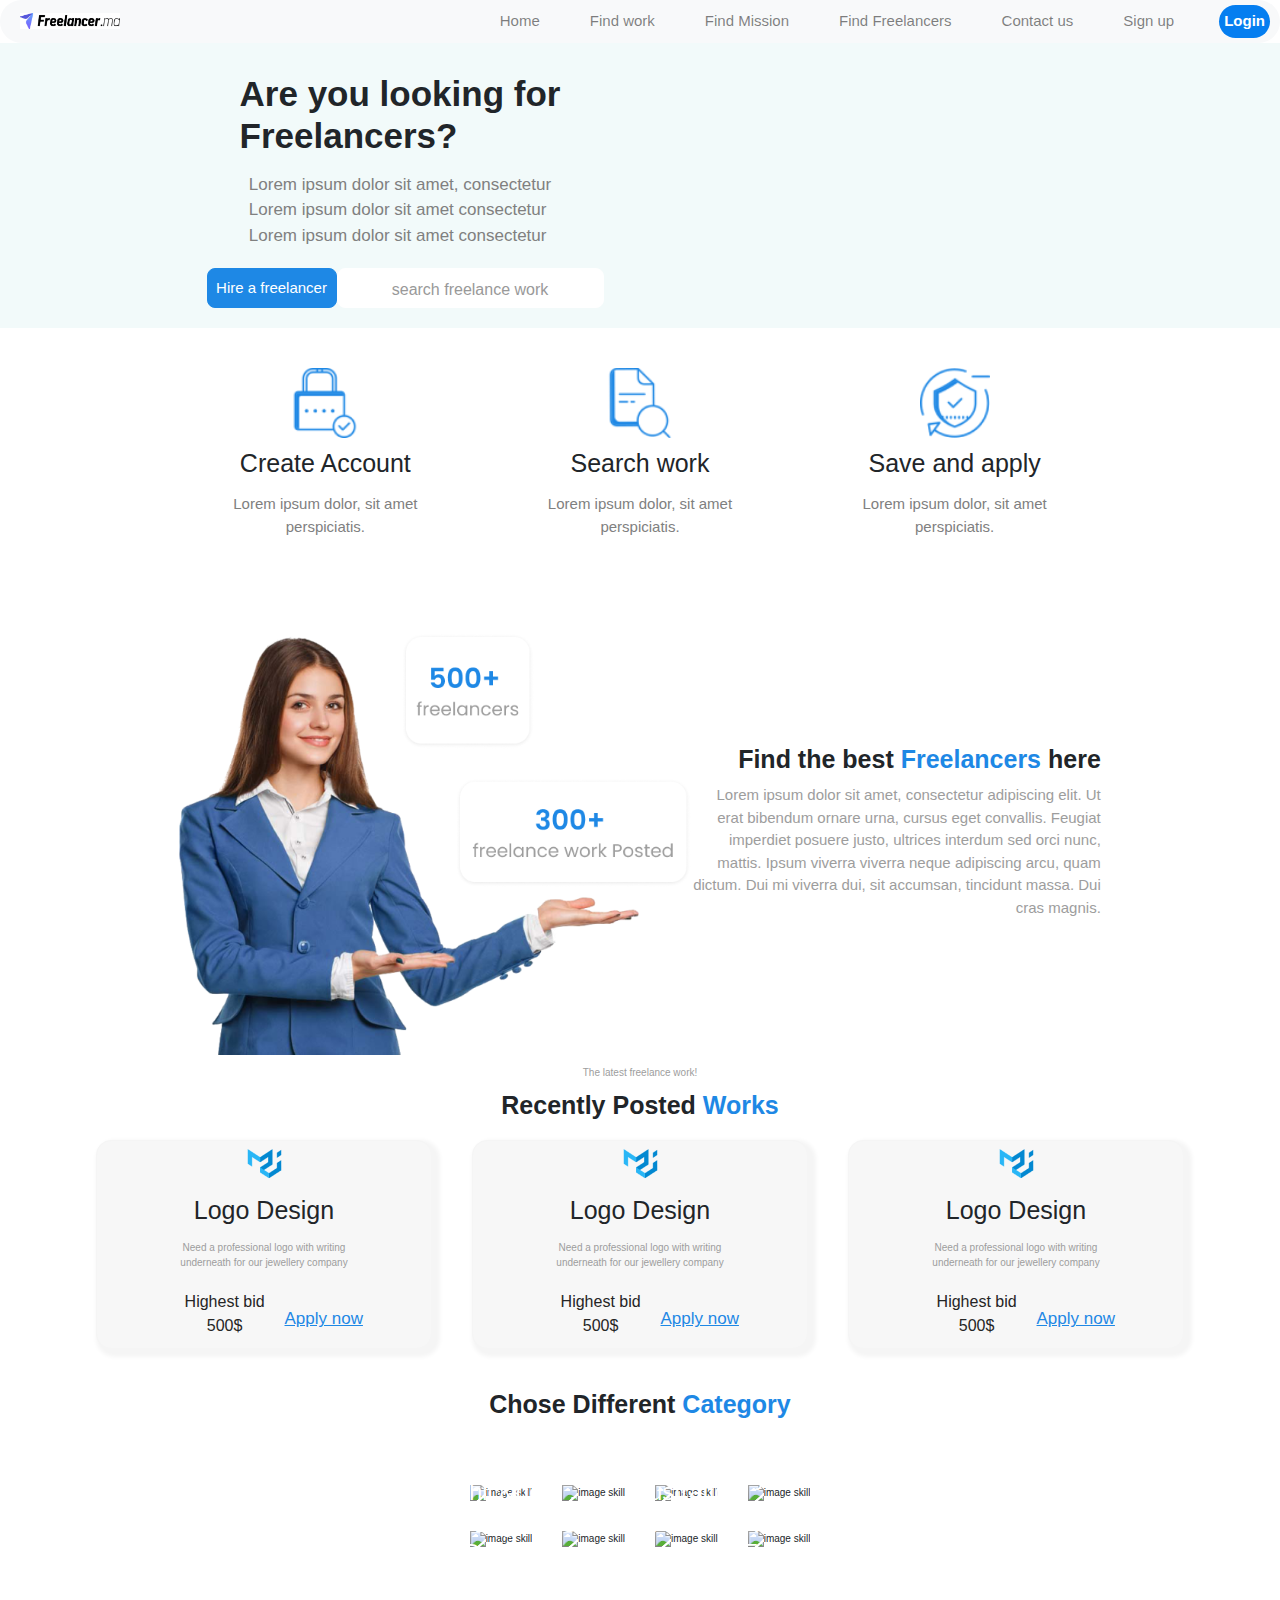
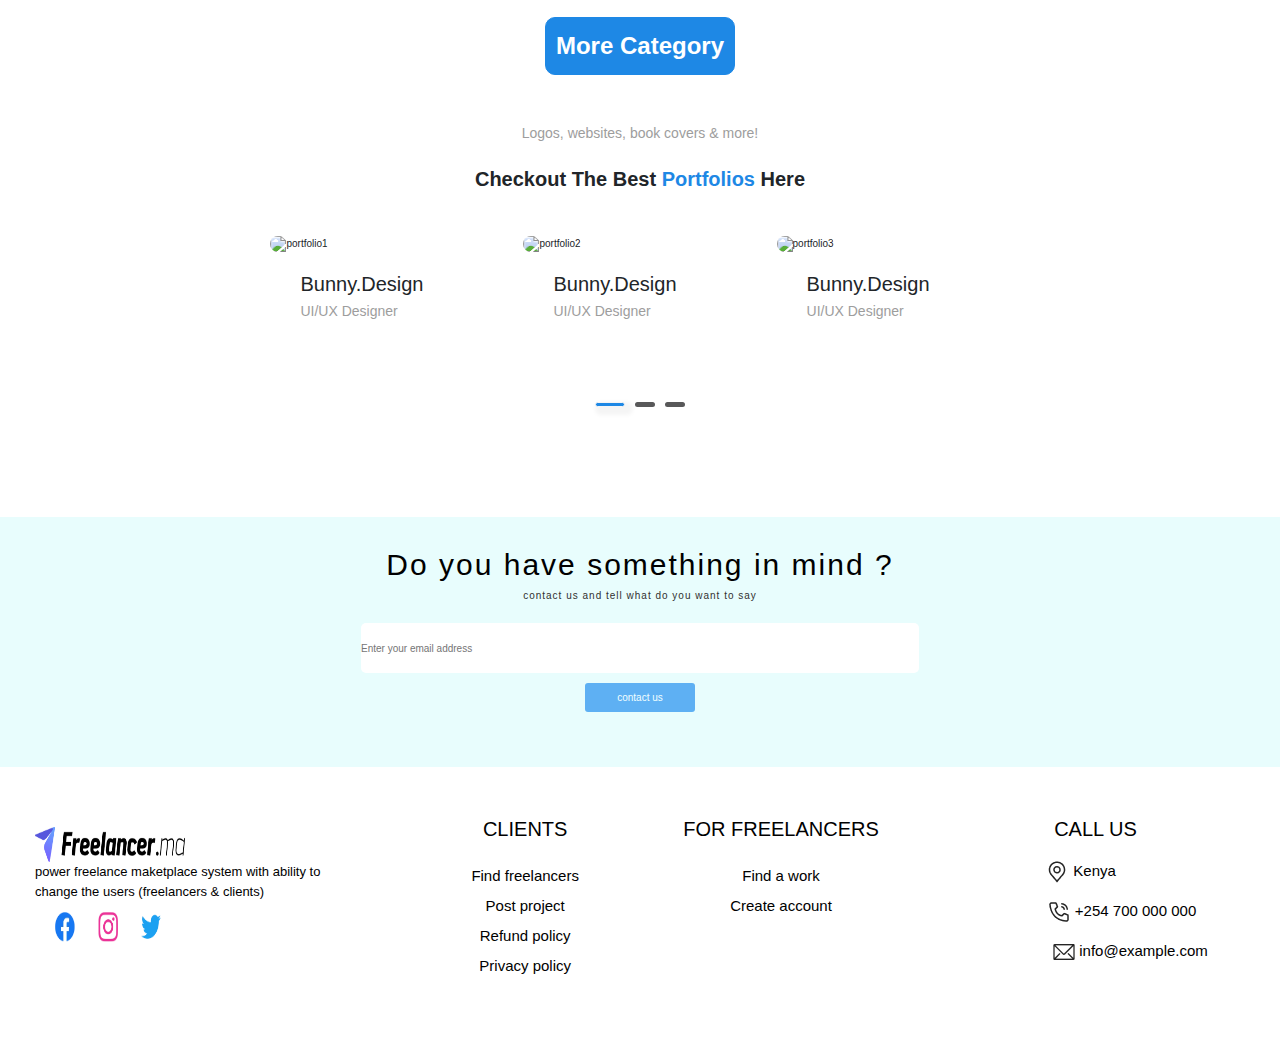
==== commit ab6532ae: "fixing some changes in css file of index" ====
--- a/html/index.html
+++ b/html/index.html
@@ -143,7 +143,7 @@
 
     <!-- section de Salma index -->
     <!-- first section -->
-    <section class="section11">
+    <section class="section1-find-the-best-freelancers">
       <div class="class-section1">
         <h2>Find the best <span> Freelancers</span> here</h2>
         <p>
@@ -164,7 +164,8 @@
       <h2>Recently Posted <span>Works</span></h2>
     </div>
     <br />
-    <section class="section22">
+    <!-- job cards -->
+    <section class="section22"> 
       <div class="div1">
         <img src="../images/logo1.png" alt="logo1" />
         <h3>Logo Design</h3>
--- a/css/style.css
+++ b/css/style.css
@@ -533,7 +533,7 @@
     
 }
 /* end for grand disktop */
-.section11 {
+.section1-find-the-best-freelancers {
     display: flex;
     flex-direction: column;
     align-items: center;
@@ -653,7 +653,7 @@
         width: 100%;
     }
     
-    .section11{
+    .section1-find-the-best-freelancers{
         display: flex;
         flex-direction: row-reverse;
         justify-content: center;
@@ -675,6 +675,9 @@
     }
     .div1 h3{
         font-size: 25px;
+    }
+    .div1 u{
+        font-size: 20px;
     }
     /*.div1 img{
 
@@ -713,7 +716,7 @@
         width: 100%;
     }
     
-    .section11{
+    .section1-find-the-best-freelancers{
         display: flex;
         flex-direction: row-reverse;
         justify-content: center;
@@ -782,7 +785,7 @@
         width: 100%;
     }
     
-    .section11{
+    .section1-find-the-best-freelancers{
         display: flex;
         flex-direction: row-reverse;
         justify-content: center;
@@ -801,7 +804,7 @@
         gap: 40px;
     }
     .div1{
-        width: 40%;
+        width: 28%;
     }
     .div1 u{
         font-size: 17px;
